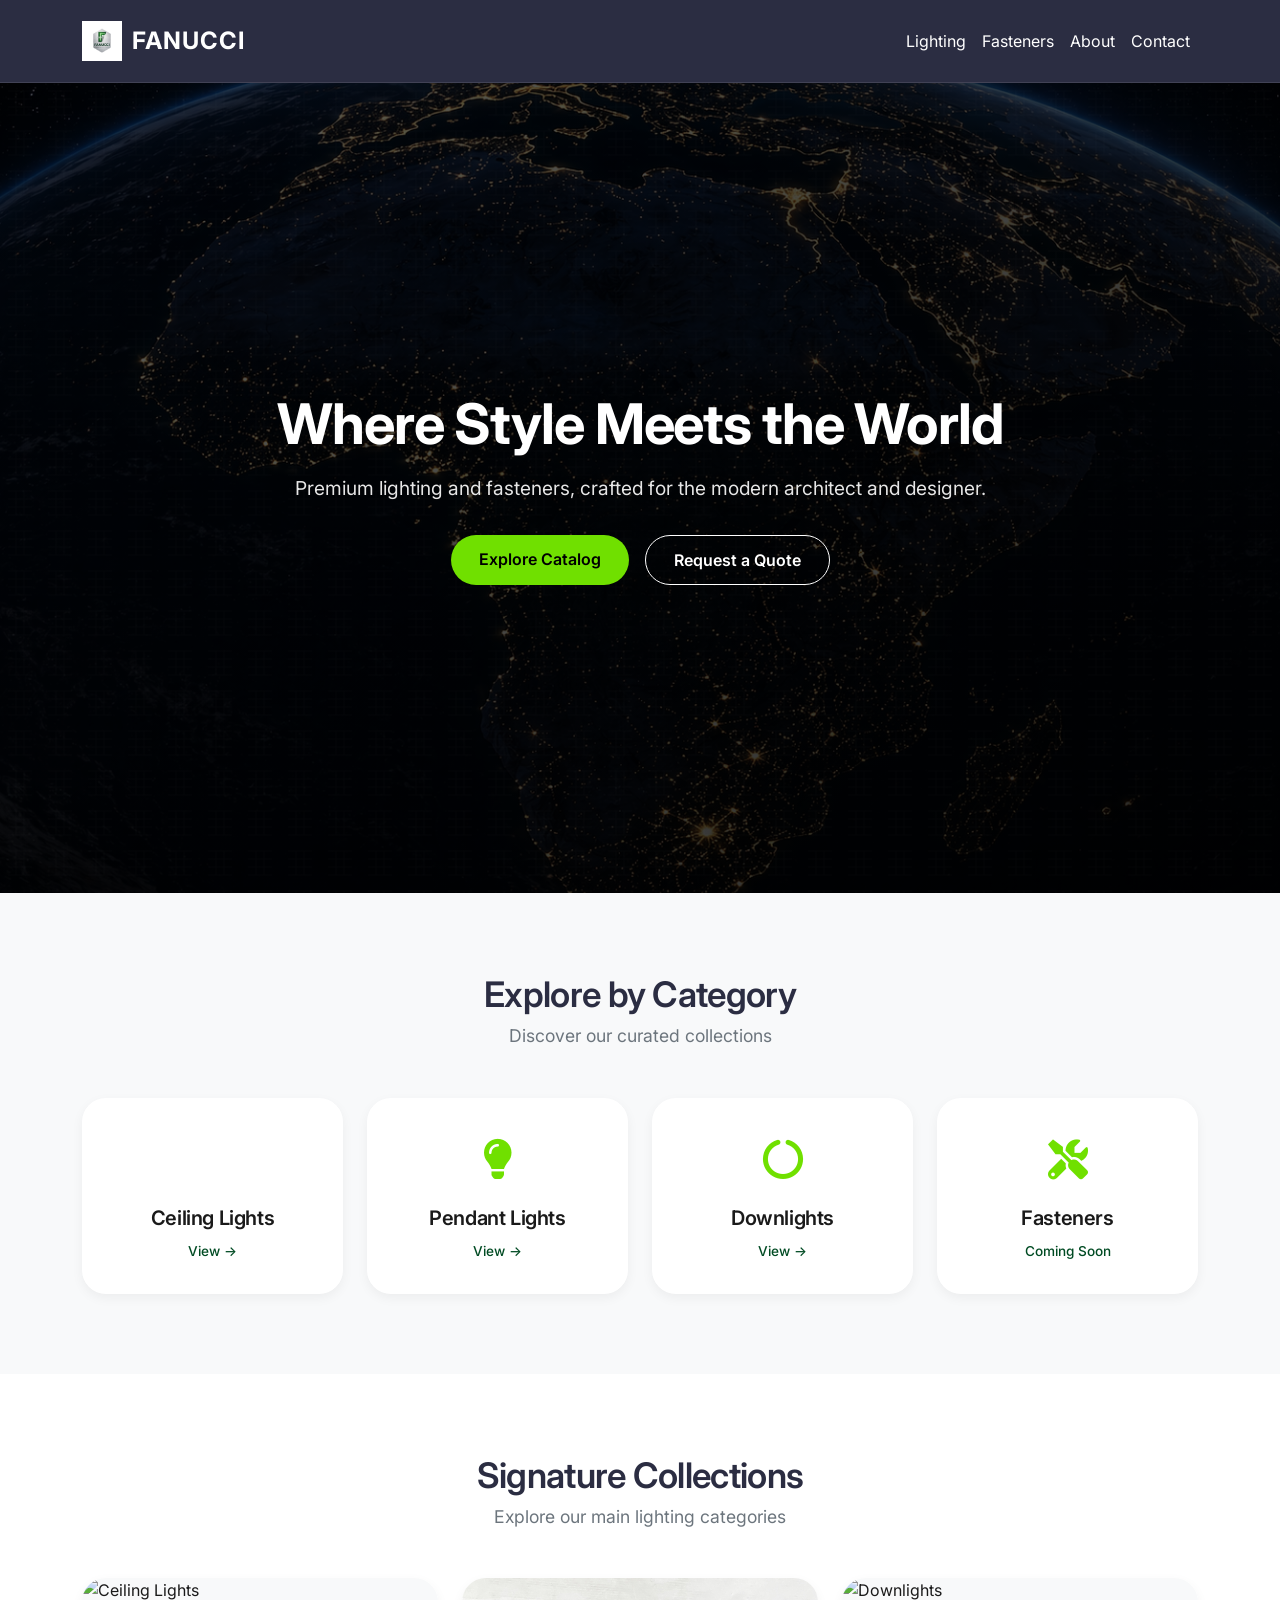
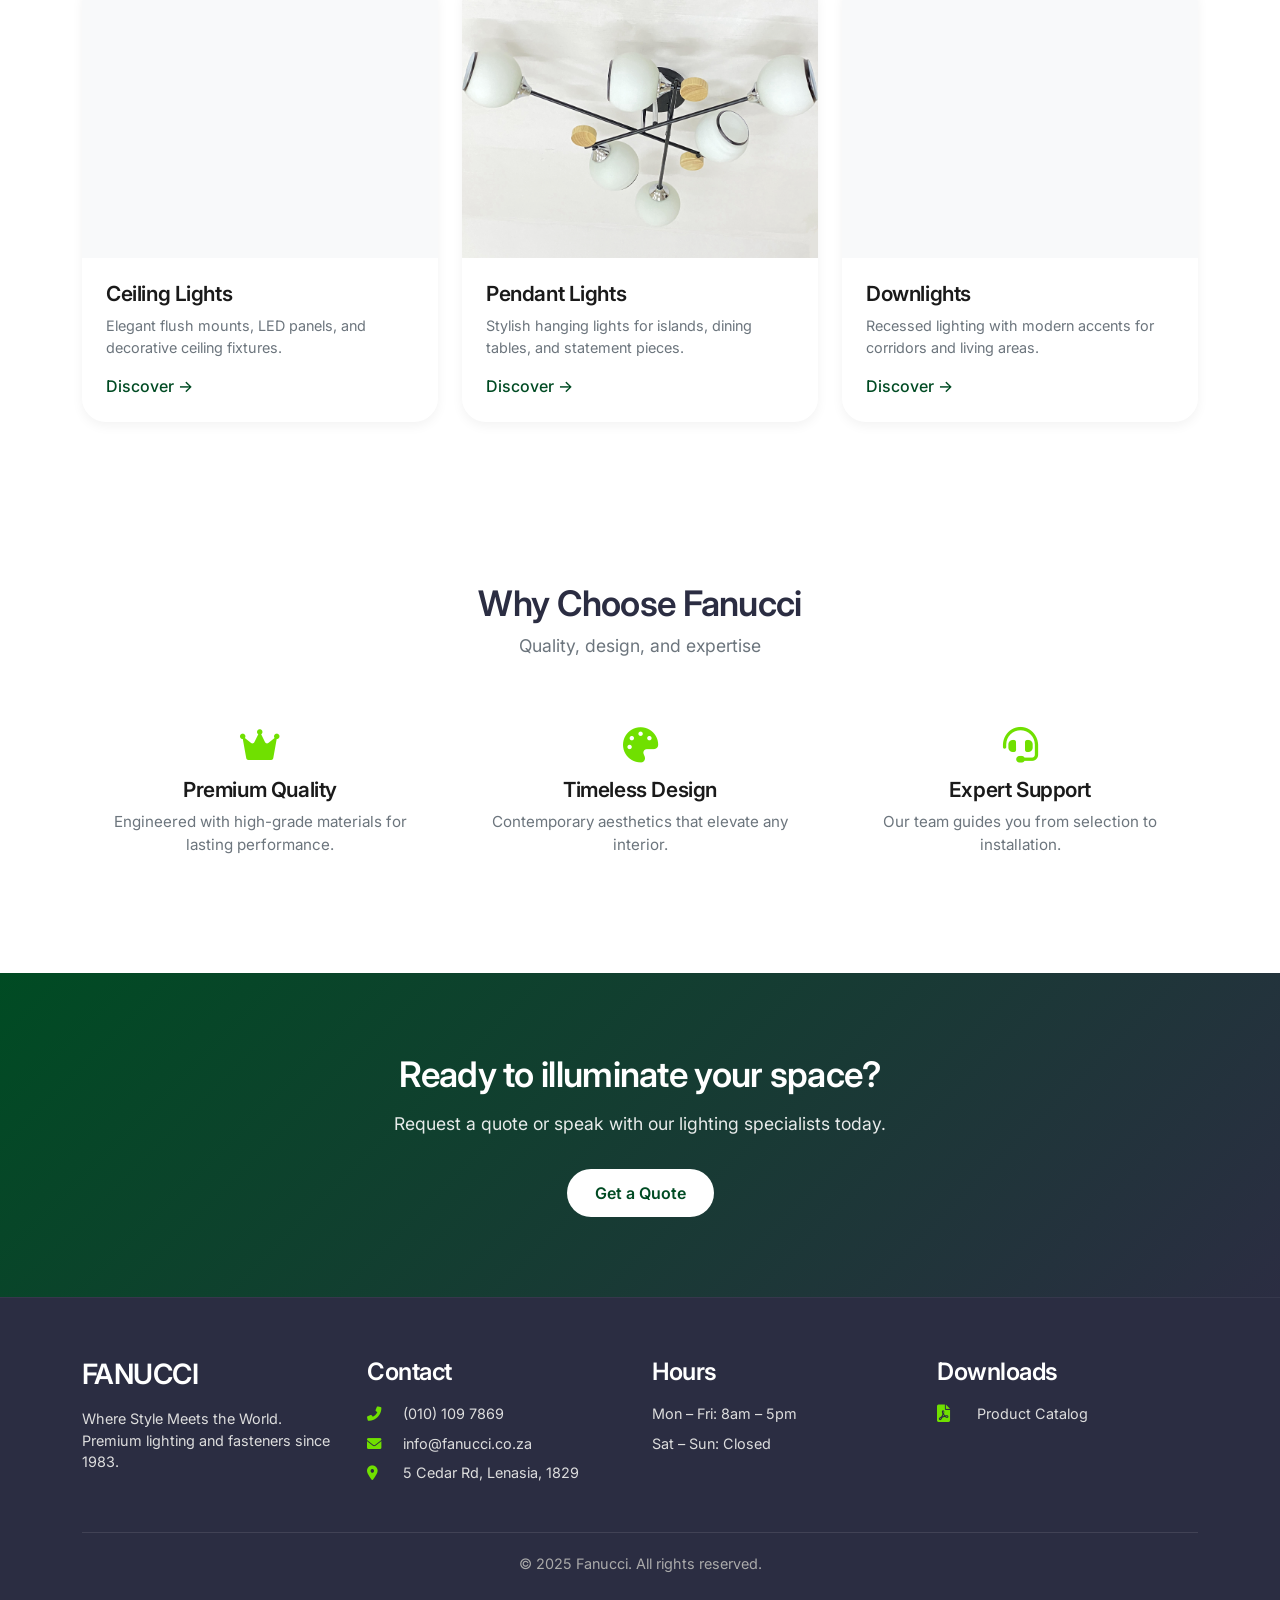
==== index.html @ 653d58ba "Fasteners added" ====
<!DOCTYPE html>
<html lang="en">
<head>
    <link rel="icon" type="image/x-icon" href="assets/img/branding/favicon-32x32.png">
    <meta charset="UTF-8">
    <meta name="viewport" content="width=device-width, initial-scale=1.0">
    <title>Fanucci | Where Style Meets the World</title>

    <link rel="stylesheet" href="css/bootstrap.min.css">
    <link rel="stylesheet" href="css/styles.css">
    <link href="https://unpkg.com/aos@2.3.4/dist/aos.css" rel="stylesheet">
    <link rel="stylesheet" href="https://cdnjs.cloudflare.com/ajax/libs/font-awesome/6.0.0-beta3/css/all.min.css">
    <link href="https://fonts.googleapis.com/css2?family=Inter:wght@300;400;500;600;700&display=swap" rel="stylesheet">

    <link rel="preconnect" href="https://code.jquery.com">
    <link rel="preconnect" href="https://cdnjs.cloudflare.com">
    <link rel="preconnect" href="https://unpkg.com">
</head>
<body class="homepage">

<!-- Header with responsive navbar -->
<nav class="navbar navbar-expand-lg header">
    <div class="container">
        <a class="navbar-brand logo" href="index.html">
            <img src="assets/img/branding/FANUCCI LOGO NO BACKGROUND.png" alt="Fanucci Logo">
            FANUCCI
        </a>
        <button class="navbar-toggler" type="button" data-bs-toggle="collapse" data-bs-target="#mainNav" aria-controls="mainNav" aria-expanded="false" aria-label="Toggle navigation">
            <span class="navbar-toggler-icon"></span>
        </button>
        <div class="collapse navbar-collapse" id="mainNav">
            <ul class="navbar-nav ms-auto">
                <li class="nav-item"><a class="nav-link" href="pages/lighting.html">Lighting</a></li>
                <li class="nav-item"><a class="nav-link" href="pages/fasteners.html">Fasteners</a></li>
                <li class="nav-item"><a class="nav-link" href="pages/about.html">About</a></li>
                <li class="nav-item"><a class="nav-link" href="pages/contact.html">Contact</a></li>
            </ul>
        </div>
    </div>
</nav>

<!-- Hero Section -->
<section class="hero">
    <div class="hero-bg"></div>
    <div class="container hero-content">
        <div class="hero-text" data-aos="fade-up" data-aos-duration="1000">
            <h1>Where Style Meets the World</h1>
            <p>Premium lighting and fasteners, crafted for the modern architect and designer.</p>
            <div class="hero-buttons">
                <a href="pages/lighting.html" class="btn btn-primary">Explore Catalog</a>
                <a href="#contact" class="btn btn-outline">Request a Quote</a>
            </div>
        </div>
    </div>
</section>

<!-- Featured Categories -->
<section class="categories">
    <div class="container">
        <div class="section-header" data-aos="fade-up">
            <h2>Explore by Category</h2>
            <p>Discover our curated collections</p>
        </div>
        <div class="row g-4">
            <div class="col-md-3 col-6" data-aos="fade-up" data-aos-delay="100">
                <a href="pages/lighting.html?category=Ceiling%20Lights" class="category-card">
                    <div class="icon"><i class="fas fa-chandelier"></i></div>
                    <h3>Ceiling Lights</h3>
                    <span>View →</span>
                </a>
            </div>
            <div class="col-md-3 col-6" data-aos="fade-up" data-aos-delay="200">
                <a href="pages/lighting.html?category=Pendant%20Lights" class="category-card">
                    <div class="icon"><i class="fas fa-lightbulb"></i></div>
                    <h3>Pendant Lights</h3>
                    <span>View →</span>
                </a>
            </div>
            <div class="col-md-3 col-6" data-aos="fade-up" data-aos-delay="300">
                <a href="pages/lighting.html?category=Downlights" class="category-card">
                    <div class="icon"><i class="fas fa-circle-notch"></i></div>
                    <h3>Downlights</h3>
                    <span>View →</span>
                </a>
            </div>
            <div class="col-md-3 col-6" data-aos="fade-up" data-aos-delay="400">
                <a href="pages/fasteners.html" class="category-card">
                    <div class="icon"><i class="fas fa-tools"></i></div>
                    <h3>Fasteners</h3>
                    <span>Coming Soon</span>
                </a>
            </div>
        </div>
    </div>
</section>

<!-- Featured Products (Category Showcase) -->
<section class="featured">
    <div class="container">
        <div class="section-header" data-aos="fade-up">
            <h2>Signature Collections</h2>
            <p>Explore our main lighting categories</p>
        </div>
        <div class="row g-4">
            <div class="col-md-4" data-aos="fade-up" data-aos-delay="100">
                <div class="product-card-featured">
                    <div class="product-image">
                        <img src="assets/img/products/lighting/SC9922-1.jpg" alt="Ceiling Lights">
                    </div>
                    <div class="product-info">
                        <h4>Ceiling Lights</h4>
                        <p>Elegant flush mounts, LED panels, and decorative ceiling fixtures.</p>
                        <a href="pages/lighting.html?category=Ceiling%20Lights" class="link-arrow">Discover →</a>
                    </div>
                </div>
            </div>
            <div class="col-md-4" data-aos="fade-up" data-aos-delay="200">
                <div class="product-card-featured">
                    <div class="product-image">
                        <img src="assets/img/products/lighting/SC6963-6.jpg" alt="Pendant Lights">
                    </div>
                    <div class="product-info">
                        <h4>Pendant Lights</h4>
                        <p>Stylish hanging lights for islands, dining tables, and statement pieces.</p>
                        <a href="pages/lighting.html?category=Pendant%20Lights" class="link-arrow">Discover →</a>
                    </div>
                </div>
            </div>
            <div class="col-md-4" data-aos="fade-up" data-aos-delay="300">
                <div class="product-card-featured">
                    <div class="product-image">
                        <img src="assets/img/products/lighting/SC8252-D.jpg" alt="Downlights">
                    </div>
                    <div class="product-info">
                        <h4>Downlights</h4>
                        <p>Recessed lighting with modern accents for corridors and living areas.</p>
                        <a href="pages/lighting.html?category=Downlights" class="link-arrow">Discover →</a>
                    </div>
                </div>
            </div>
        </div>
    </div>
</section>

<!-- Why Choose Us -->
<section class="why-us">
    <div class="container">
        <div class="section-header" data-aos="fade-up">
            <h2>Why Choose Fanucci</h2>
            <p>Quality, design, and expertise</p>
        </div>
        <div class="row g-4">
            <div class="col-md-4" data-aos="fade-up" data-aos-delay="100">
                <div class="benefit">
                    <i class="fas fa-crown"></i>
                    <h3>Premium Quality</h3>
                    <p>Engineered with high-grade materials for lasting performance.</p>
                </div>
            </div>
            <div class="col-md-4" data-aos="fade-up" data-aos-delay="200">
                <div class="benefit">
                    <i class="fas fa-palette"></i>
                    <h3>Timeless Design</h3>
                    <p>Contemporary aesthetics that elevate any interior.</p>
                </div>
            </div>
            <div class="col-md-4" data-aos="fade-up" data-aos-delay="300">
                <div class="benefit">
                    <i class="fas fa-headset"></i>
                    <h3>Expert Support</h3>
                    <p>Our team guides you from selection to installation.</p>
                </div>
            </div>
        </div>
    </div>
</section>

<!-- Call to Action -->
<section class="cta">
    <div class="container">
        <div class="cta-content" data-aos="zoom-in">
            <h2>Ready to illuminate your space?</h2>
            <p>Request a quote or speak with our lighting specialists today.</p>
            <a href="mailto:sales@fanucci.co.za?subject=Quote%20Request" class="btn btn-primary">Get a Quote</a>
        </div>
    </div>
</section>

<!-- Footer -->
<footer class="footer">
    <div class="container">
        <div class="row">
            <div class="col-md-3">
                <h3>FANUCCI</h3>
                <p>Where Style Meets the World. Premium lighting and fasteners since 1983.</p>
            </div>
            <div class="col-md-3">
                <h4>Contact</h4>
                <p><i class="fas fa-phone-alt"></i> (010) 109 7869</p>
                <p><i class="fas fa-envelope"></i> info@fanucci.co.za</p>
                <p><i class="fas fa-map-marker-alt"></i> 5 Cedar Rd, Lenasia, 1829</p>
            </div>
            <div class="col-md-3">
                <h4>Hours</h4>
                <p>Mon – Fri: 8am – 5pm</p>
                <p>Sat – Sun: Closed</p>
            </div>
            <div class="col-md-3">
                <h4>Downloads</h4>
                <p><a href="assets/docs/FANUCCI Customer Catalog 1.4.pdf" target="_blank" class="download-link"><i class="fas fa-file-pdf"></i> Product Catalog</a></p>
            </div>
        </div>
        <div class="footer-bottom">
            <p>&copy; 2025 Fanucci. All rights reserved.</p>
        </div>
    </div>
</footer>

<script src="https://code.jquery.com/jquery-3.7.1.min.js"></script>
<script src="https://unpkg.com/aos@2.3.4/dist/aos.js"></script>
<script src="https://cdn.jsdelivr.net/npm/bootstrap@5.3.0-alpha1/dist/js/bootstrap.bundle.min.js"></script>
<script>
    AOS.init({ duration: 800, once: true, offset: 100 });
</script>
</body>
</html>
---- css/styles.css ----
:root {
  --primary: #004b23;
  --accent: #70e000;
  --dark: #2b2d42;
  --light: #e5e5e5;
  --white: #ffffff;
  --gray-light: #f8f9fa;
  --gray: #6c757d;
  --font-sans: 'Inter', system-ui, -apple-system, 'Segoe UI', Roboto, Helvetica, Arial, sans-serif;
  --shadow-sm: 0 4px 12px rgba(0, 0, 0, 0.05);
  --shadow-md: 0 8px 24px rgba(0, 0, 0, 0.08);
  --shadow-hover: 0 20px 32px rgba(0, 0, 0, 0.12);
  --transition: all 0.3s cubic-bezier(0.2, 0.9, 0.4, 1.1);
}

* {
  margin: 0;
  padding: 0;
  box-sizing: border-box;
}

body {
  font-family: var(--font-sans);
  color: #1a1a1a;
  background-color: var(--white);
  line-height: 1.5;
  overflow-x: hidden;
}

/* Typography */
h1, h2, h3, h4, h5, h6 {
  font-weight: 600;
  letter-spacing: -0.02em;
}

a {
  text-decoration: none;
  transition: var(--transition);
}

/* Header */
.header {
  position: sticky;
  top: 0;
  background: var(--dark);
  backdrop-filter: blur(8px);
  z-index: 1000;
  padding: 16px 0;
  border-bottom: 1px solid rgba(255,255,255,0.1);
}

.header-inner {
  display: flex;
  justify-content: space-between;
  align-items: center;
}

.logo {
  font-size: 1.5rem;
  font-weight: 700;
  letter-spacing: 1px;
  color: white;
  text-decoration: none;
}

.nav a {
  color: white;
  margin-left: 2rem;
  font-weight: 500;
  font-size: 0.95rem;
  position: relative;
}

.nav a:hover {
  color: var(--accent);
}

/* Hero */
.hero {
  position: relative;
  height: 90vh;
  min-height: 600px;
  display: flex;
  align-items: center;
  background: linear-gradient(135deg, var(--primary), var(--dark));
  overflow: hidden;
}

.hero-bg {
  position: absolute;
  top: 0;
  left: 0;
  width: 100%;
  height: 100%;
  background-image: url('data:image/svg+xml;utf8,<svg xmlns="http://www.w3.org/2000/svg" viewBox="0 0 100 100" opacity="0.05"><path fill="none" stroke="white" stroke-width="0.6" d="M20,20 L80,20 M20,40 L80,40 M20,60 L80,60 M20,80 L80,80 M40,20 L40,80 M60,20 L60,80"/></svg>');
  background-repeat: repeat;
  background-size: 40px;
  pointer-events: none;
}

.hero-content {
  position: relative;
  z-index: 2;
  text-align: center;
  color: white;
}

.hero-text h1 {
  font-size: 3.5rem;
  font-weight: 700;
  margin-bottom: 1rem;
  line-height: 1.2;
}

.hero-text p {
  font-size: 1.2rem;
  margin-bottom: 2rem;
  opacity: 0.9;
}

.hero-buttons {
  display: flex;
  gap: 1rem;
  justify-content: center;
  flex-wrap: wrap;
}

.btn {
  display: inline-block;
  padding: 12px 28px;
  border-radius: 40px;
  font-weight: 600;
  transition: var(--transition);
  cursor: pointer;
  border: none;
  text-align: center;
}

.btn-primary {
  background: var(--accent);
  color: black;
}

.btn-primary:hover {
  transform: translateY(-2px);
  box-shadow: 0 8px 20px rgba(112, 224, 0, 0.3);
}

.btn-outline {
  background: transparent;
  border: 1px solid white;
  color: white;
}

.btn-outline:hover {
  background: white;
  color: var(--primary);
  transform: translateY(-2px);
}

/* Sections */
section {
  padding: 80px 0;
}

.section-header {
  text-align: center;
  margin-bottom: 48px;
}

.section-header h2 {
  font-size: 2.2rem;
  margin-bottom: 0.5rem;
  color: var(--dark);
}

.section-header p {
  font-size: 1.1rem;
  color: var(--gray);
}

/* Category Cards */
.categories {
  background: var(--gray-light);
}

.category-card {
  display: block;
  background: white;
  border-radius: 24px;
  padding: 32px 20px;
  text-align: center;
  transition: var(--transition);
  box-shadow: var(--shadow-sm);
  text-decoration: none;
  color: inherit;
}

.category-card .icon {
  font-size: 2.5rem;
  color: var(--accent);
  margin-bottom: 1rem;
}

.category-card h3 {
  font-size: 1.25rem;
  margin-bottom: 0.5rem;
  font-weight: 600;
}

.category-card span {
  font-size: 0.85rem;
  color: var(--primary);
  font-weight: 500;
}

.category-card:hover {
  transform: translateY(-6px);
  box-shadow: var(--shadow-md);
}

.category-card.disabled {
  opacity: 0.6;
  cursor: not-allowed;
}

.category-card.disabled:hover {
  transform: none;
  box-shadow: var(--shadow-sm);
}

/* Why Us */
.why-us {
  background: var(--white);
}

.benefit {
  text-align: center;
  padding: 20px;
}

.benefit i {
  font-size: 2.2rem;
  color: var(--accent);
  margin-bottom: 1rem;
}

.benefit h3 {
  font-size: 1.3rem;
  margin-bottom: 0.5rem;
}

.benefit p {
  color: var(--gray);
  font-size: 0.95rem;
}

/* CTA */
.cta {
  background: linear-gradient(135deg, var(--primary), var(--dark));
  color: white;
  text-align: center;
  padding: 80px 0;
}

.cta-content h2 {
  font-size: 2.2rem;
  margin-bottom: 1rem;
}

.cta-content p {
  font-size: 1.1rem;
  margin-bottom: 2rem;
  opacity: 0.9;
}

.cta .btn-primary {
  background: white;
  color: var(--primary);
}

.cta .btn-primary:hover {
  background: var(--accent);
  color: black;
  box-shadow: 0 8px 20px rgba(112, 224, 0, 0.4);
}

/* Footer */
.footer {
  background: var(--dark);
  color: #ddd;
  padding: 60px 0 30px;
  border-top: 1px solid rgba(255,255,255,0.05);
}

.footer h3, .footer h4 {
  color: white;
  margin-bottom: 1rem;
  font-weight: 600;
}

.footer p {
  margin-bottom: 0.5rem;
  font-size: 0.9rem;
}

.footer i {
  width: 24px;
  margin-right: 8px;
  color: var(--accent);
}

.footer-bottom {
  text-align: center;
  margin-top: 40px;
  padding-top: 20px;
  border-top: 1px solid rgba(255,255,255,0.1);
  font-size: 0.8rem;
  color: #aaa;
}

/* ===== PRODUCT CARD (LIGHTING PAGE) ===== */
.product-card {
  background: white;
  border-radius: 20px;
  padding: 20px;
  margin-bottom: 25px;
  transition: var(--transition);
  cursor: pointer;
  position: relative;
  overflow: hidden;
  box-shadow: var(--shadow-sm);
}
.product-card::after {
  content: "";
  position: absolute;
  bottom: 0;
  left: 0;
  width: 0%;
  height: 4px;
  background: var(--accent);
  transition: 0.4s ease;
}
.product-card:hover {
  transform: translateY(-12px) scale(1.02);
  box-shadow: var(--shadow-hover);
}
.product-card:hover::after {
  width: 100%;
}
.product-card img {
  width: 100%;
  border-radius: 12px;
  transition: transform 0.4s ease;
}
.product-card:hover img {
  transform: scale(1.08);
}
.product-card h5 {
  margin-top: 15px;
  font-weight: 700;
  font-size: 1.2rem;
}
.product-card p {
  font-size: 0.9rem;
  color: #666;
  margin-bottom: 5px;
}
.product-card small {
  font-size: 0.8rem;
  color: #999;
}

/* ===== HOMEPAGE-ONLY STYLES ===== */
.homepage .featured {
  padding: 80px 0;
}
.homepage .product-card-featured {
  background: white;
  border-radius: 24px;
  overflow: hidden;
  transition: var(--transition);
  box-shadow: var(--shadow-sm);
  height: 100%;
}
.homepage .product-card-featured .product-image {
  width: 100%;
  height: 280px;
  overflow: hidden;
  background: var(--gray-light);
}
.homepage .product-card-featured .product-image img {
  width: 100%;
  height: 100%;
  object-fit: cover;
  transition: transform 0.6s ease;
  display: block;
}
.homepage .product-card-featured:hover .product-image img {
  transform: scale(1.05);
}
.homepage .product-card-featured .product-info {
  padding: 24px;
}
.homepage .product-card-featured .product-info h4 {
  font-size: 1.3rem;
  margin-bottom: 0.5rem;
}
.homepage .product-card-featured .product-info p {
  color: var(--gray);
  font-size: 0.9rem;
  margin-bottom: 1rem;
}
.homepage .link-arrow {
  font-weight: 500;
  color: var(--primary);
  text-decoration: none;
  display: inline-flex;
  align-items: center;
  gap: 0.5rem;
}
.homepage .link-arrow:hover {
  color: var(--accent);
  gap: 0.75rem;
}

/* Modal (unchanged) */
.modal-custom {
  display: none;
  position: fixed;
  top: 0;
  left: 0;
  width: 100%;
  height: 100%;
  background: rgba(0, 0, 0, 0.8);
  backdrop-filter: blur(8px);
  z-index: 1050;
  justify-content: center;
  align-items: center;
}
.modal-content-custom {
  background: white;
  margin: 5% auto;
  padding: 30px;
  width: 80%;
  max-width: 800px;
  border-radius: 28px;
  position: relative;
  animation: luxuryModal 0.5s cubic-bezier(0.22, 1, 0.36, 1);
  max-height: 90vh;
  overflow-y: auto;
}
.close-btn {
  position: absolute;
  top: 20px;
  right: 25px;
  font-size: 28px;
  cursor: pointer;
  transition: color 0.3s;
}
.close-btn:hover {
  color: var(--accent);
}
.modal-content-custom img {
  width: 100%;
  max-width: 400px;
  margin: 20px 0;
  border-radius: 12px;
}
.modal-content-custom h2 {
  font-weight: 700;
  margin-bottom: 10px;
}
.modal-content-custom ul {
  padding-left: 20px;
  margin-bottom: 20px;
}
.modal-content-custom li {
  margin-bottom: 5px;
}

@keyframes luxuryModal {
  from {
    transform: translateY(40px) scale(0.9);
    opacity: 0;
  }
  to {
    transform: translateY(0) scale(1);
    opacity: 1;
  }
}

/* Responsive */
@media (max-width: 768px) {
  .hero-text h1 {
    font-size: 2.2rem;
  }
  .hero-text p {
    font-size: 1rem;
  }
  .hero-buttons {
    flex-direction: column;
    align-items: center;
  }
  .btn {
    width: 100%;
    max-width: 250px;
  }
  section {
    padding: 50px 0;
  }
  .section-header h2 {
    font-size: 1.8rem;
  }
  .category-card {
    padding: 20px 12px;
  }
  .homepage .product-card-featured .product-info {
    padding: 20px;
  }
  .footer {
    text-align: center;
  }
  .footer .row > div {
    margin-bottom: 30px;
  }
  .modal-content-custom {
    width: 95%;
    padding: 20px;
  }
}

/* ===== CONTACT PAGE STYLES (scoped) ===== */
.contact-page .contact-hero {
    background: linear-gradient(135deg, var(--primary), var(--dark));
    padding: 100px 0 80px;
    text-align: center;
    color: white;
}

.contact-page .contact-hero h1 {
    font-size: 3rem;
    margin-bottom: 1rem;
}

.contact-page .contact-hero p {
    font-size: 1.2rem;
    opacity: 0.9;
}

.contact-page .contact-section {
    padding: 80px 0;
    background: var(--white);
}

.contact-page .contact-info {
    background: var(--gray-light);
    border-radius: 24px;
    padding: 40px;
    height: 100%;
}

.contact-page .contact-info h2 {
    font-size: 1.8rem;
    margin-bottom: 2rem;
    color: var(--dark);
}

.contact-page .info-item {
    display: flex;
    align-items: flex-start;
    gap: 20px;
    margin-bottom: 2rem;
}

.contact-page .info-item i {
    font-size: 1.8rem;
    color: var(--accent);
    width: 40px;
    margin-top: 4px;
}

.contact-page .info-item h3 {
    font-size: 1.2rem;
    margin-bottom: 0.25rem;
    color: var(--dark);
}

.contact-page .info-item p {
    color: var(--gray);
    margin-bottom: 0;
}

.contact-page .info-item a {
    color: var(--gray);
    text-decoration: none;
}

.contact-page .info-item a:hover {
    color: var(--accent);
}

.contact-page .contact-form-wrapper {
    background: white;
    border-radius: 24px;
    padding: 40px;
    box-shadow: var(--shadow-md);
    height: 100%;
}

.contact-page .contact-form-wrapper h2 {
    font-size: 1.8rem;
    margin-bottom: 2rem;
    color: var(--dark);
}

.contact-page .contact-form .form-group {
    margin-bottom: 1.5rem;
}

.contact-page .contact-form label {
    display: block;
    margin-bottom: 0.5rem;
    font-weight: 500;
    color: var(--dark);
}

.contact-page .contact-form input,
.contact-page .contact-form textarea {
    width: 100%;
    padding: 12px 16px;
    border: 1px solid #e0e0e0;
    border-radius: 12px;
    font-family: inherit;
    transition: border 0.3s;
}

.contact-page .contact-form input:focus,
.contact-page .contact-form textarea:focus {
    outline: none;
    border-color: var(--accent);
    box-shadow: 0 0 0 3px rgba(112, 224, 0, 0.1);
}

.contact-page .contact-form button {
    width: 100%;
    padding: 14px;
    font-size: 1rem;
}

.contact-page .map-section {
    padding: 0 0 80px 0;
}

.contact-page .map-wrapper {
    border-radius: 24px;
    overflow: hidden;
    box-shadow: var(--shadow-md);
}

@media (max-width: 768px) {
    .contact-page .contact-hero h1 {
        font-size: 2.2rem;
    }
    .contact-page .contact-section {
        padding: 50px 0;
    }
    .contact-page .contact-info,
    .contact-page .contact-form-wrapper {
        padding: 30px;
    }
}

.logo {
    display: flex;
    align-items: center;
}

.logo img {
    height: 40px;   /* match your desired size */
    width: auto;
    margin-right: 10px;
}

/* ===== ABOUT PAGE STYLES (scoped) ===== */
.about-page .about-hero {
    background: linear-gradient(135deg, var(--primary), var(--dark));
    padding: 100px 0 80px;
    text-align: center;
    color: white;
}
.about-page .about-hero h1 {
    font-size: 3rem;
    margin-bottom: 1rem;
}
.about-page .about-hero p {
    font-size: 1.2rem;
    opacity: 0.9;
}
.about-page .about-story,
.about-page .about-commitment {
    padding: 80px 0;
}
.about-page .about-values {
    background: var(--gray-light);
    padding: 80px 0;
}
.about-page .value-card {
    background: white;
    border-radius: 24px;
    padding: 32px 24px;
    text-align: center;
    height: 100%;
    transition: var(--transition);
    box-shadow: var(--shadow-sm);
}
.about-page .value-card:hover {
    transform: translateY(-6px);
    box-shadow: var(--shadow-md);
}
.about-page .value-card i {
    font-size: 2.5rem;
    color: var(--accent);
    margin-bottom: 1rem;
}
.about-page .value-card h3 {
    font-size: 1.3rem;
    margin-bottom: 0.75rem;
}
.about-page .value-card p {
    color: var(--gray);
    font-size: 0.95rem;
}
@media (max-width: 768px) {
    .about-page .about-hero h1 {
        font-size: 2.2rem;
    }
    .about-page .about-story,
    .about-page .about-values,
    .about-page .about-commitment {
        padding: 50px 0;
    }
}

.download-link {
    color: #ddd;
    text-decoration: none;
    display: inline-flex;
    align-items: center;
    gap: 8px;
    transition: var(--transition);
}
.download-link:hover {
    color: var(--accent);
}
.download-link i {
    font-size: 1.1rem;
}

/* Hero background image – homepage only (no green tint) */
.homepage .hero {
    position: relative;
    background: linear-gradient(135deg, rgba(0, 0, 0, 0.6), rgba(0, 0, 0, 0.85)), url('../assets/img/branding/hero-bg.png');
    background-size: cover;
    background-position: center;
    background-attachment: fixed; /* optional, remove if unwanted */
}

.navbar-toggler {
    border-color: rgba(255,255,255,0.3);
}
.navbar-toggler-icon {
    background-image: url("data:image/svg+xml,%3csvg xmlns='http://www.w3.org/2000/svg' viewBox='0 0 30 30'%3e%3cpath stroke='white' stroke-linecap='round' stroke-miterlimit='10' stroke-width='2' d='M4 7h22M4 15h22M4 23h22'/%3e%3c/svg%3e");
}
.navbar-nav .nav-link {
    color: white !important;
}
.navbar-nav .nav-link:hover {
    color: var(--accent) !important;
}

/* Adjust card margins on mobile */
@media (max-width: 768px) {
    .product-card {
        margin-bottom: 20px;
        padding: 15px;
    }
    .product-card h5 {
        font-size: 1rem;
    }
    .product-card p {
        font-size: 0.85rem;
    }
}

@media (max-width: 768px) {
    .modal-content-custom {
        width: 95%;
        margin: 10% auto;
        padding: 20px;
        max-height: 85vh;
    }
    .modal-content-custom img {
        max-width: 100%;
    }
}

.btn, .category-card, .product-card, .nav-link {
    touch-action: manipulation; /* improves responsiveness on touch screens */
}

@media (max-width: 768px) {
    body {
        font-size: 16px; /* instead of browser default */
    }
    h1 { font-size: 1.8rem; }
    h2 { font-size: 1.5rem; }
    .hero-text h1 { font-size: 2rem; }
}

/* Navbar toggler styling */
.navbar-toggler {
    border-color: rgba(255,255,255,0.3);
}
.navbar-toggler-icon {
    background-image: url("data:image/svg+xml,%3csvg xmlns='http://www.w3.org/2000/svg' viewBox='0 0 30 30'%3e%3cpath stroke='white' stroke-linecap='round' stroke-miterlimit='10' stroke-width='2' d='M4 7h22M4 15h22M4 23h22'/%3e%3c/svg%3e");
}
.navbar-nav .nav-link {
    color: white !important;
}
.navbar-nav .nav-link:hover {
    color: var(--accent) !important;
}

/* Adjust product card margins on mobile */
@media (max-width: 768px) {
    .product-card {
        margin-bottom: 20px;
        padding: 15px;
    }
    .product-card h5 {
        font-size: 1rem;
    }
    .product-card p {
        font-size: 0.85rem;
    }
}

/* Mobile modal improvements */
@media (max-width: 768px) {
    .modal-content-custom {
        width: 95%;
        margin: 10% auto;
        padding: 20px;
        max-height: 85vh;
    }
    .modal-content-custom img {
        max-width: 100%;
    }
}

/* ===== FASTENERS PAGE STYLES ===== */
.fasteners-hero {
    background: linear-gradient(135deg, var(--dark), var(--primary));
    padding: 100px 0 80px;
    text-align: center;
    color: white;
}
.fasteners-hero h1 {
    font-size: 3rem;
    margin-bottom: 1rem;
}
.fasteners-hero p {
    font-size: 1.2rem;
    opacity: 0.9;
}
.fasteners-coming-soon {
    padding: 80px 0;
    background: var(--white);
}
.fasteners-coming-soon h2 {
    font-size: 2rem;
    margin-bottom: 1rem;
}
.fasteners-coming-soon .lead {
    font-size: 1.1rem;
    color: var(--gray);
}
.fasteners-preview {
    background: var(--gray-light);
    padding: 80px 0;
}
.fastener-category-card {
    background: white;
    border-radius: 24px;
    padding: 32px 20px;
    text-align: center;
    transition: var(--transition);
    box-shadow: var(--shadow-sm);
    height: 100%;
}
.fastener-category-card i {
    font-size: 2.5rem;
    color: var(--accent);
    margin-bottom: 1rem;
}
.fastener-category-card h3 {
    font-size: 1.25rem;
    margin-bottom: 0.5rem;
    font-weight: 600;
}
.fastener-category-card span {
    font-size: 0.85rem;
    color: var(--primary);
    font-weight: 500;
}
.fastener-category-card:hover {
    transform: translateY(-6px);
    box-shadow: var(--shadow-md);
}
@media (max-width: 768px) {
    .fasteners-hero h1 {
        font-size: 2rem;
    }
    .fasteners-hero p {
        font-size: 1rem;
    }
    .fasteners-coming-soon,
    .fasteners-preview {
        padding: 50px 0;
    }
    .fastener-category-card {
        padding: 20px 12px;
    }
}
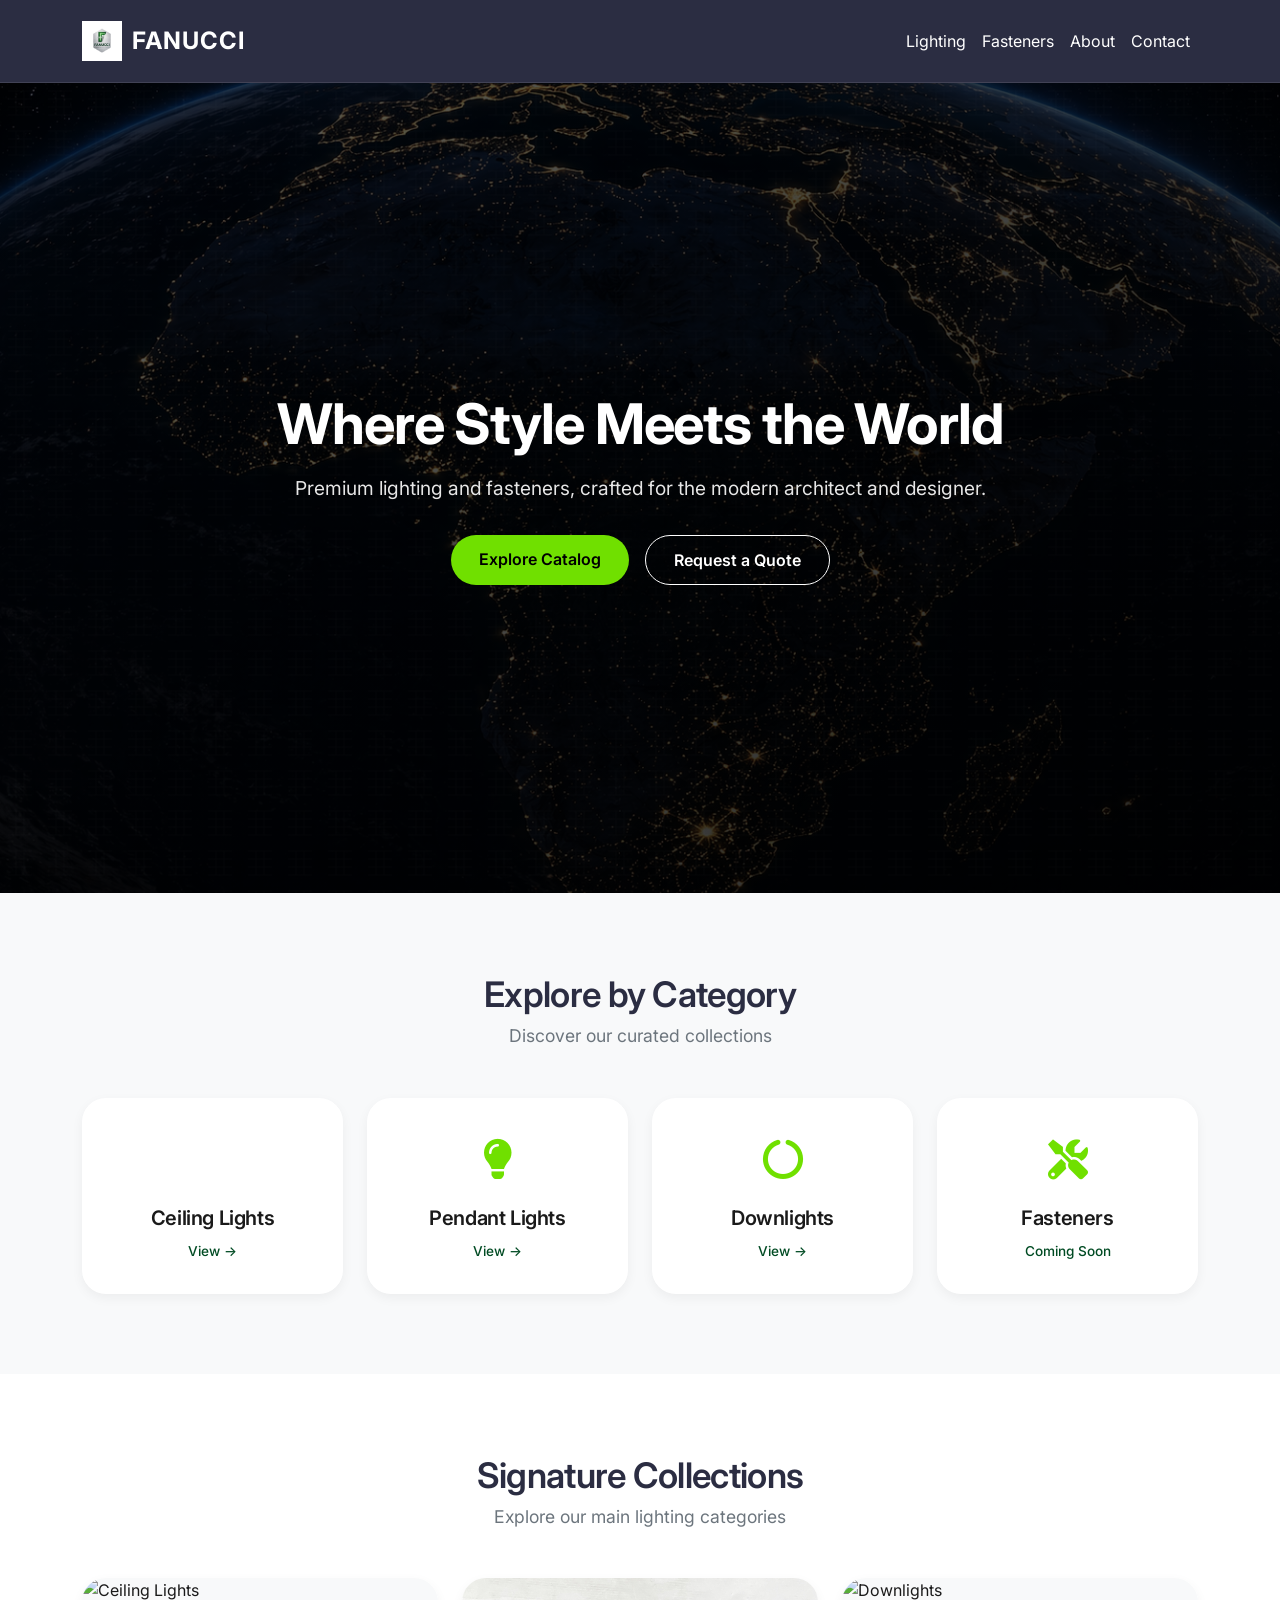
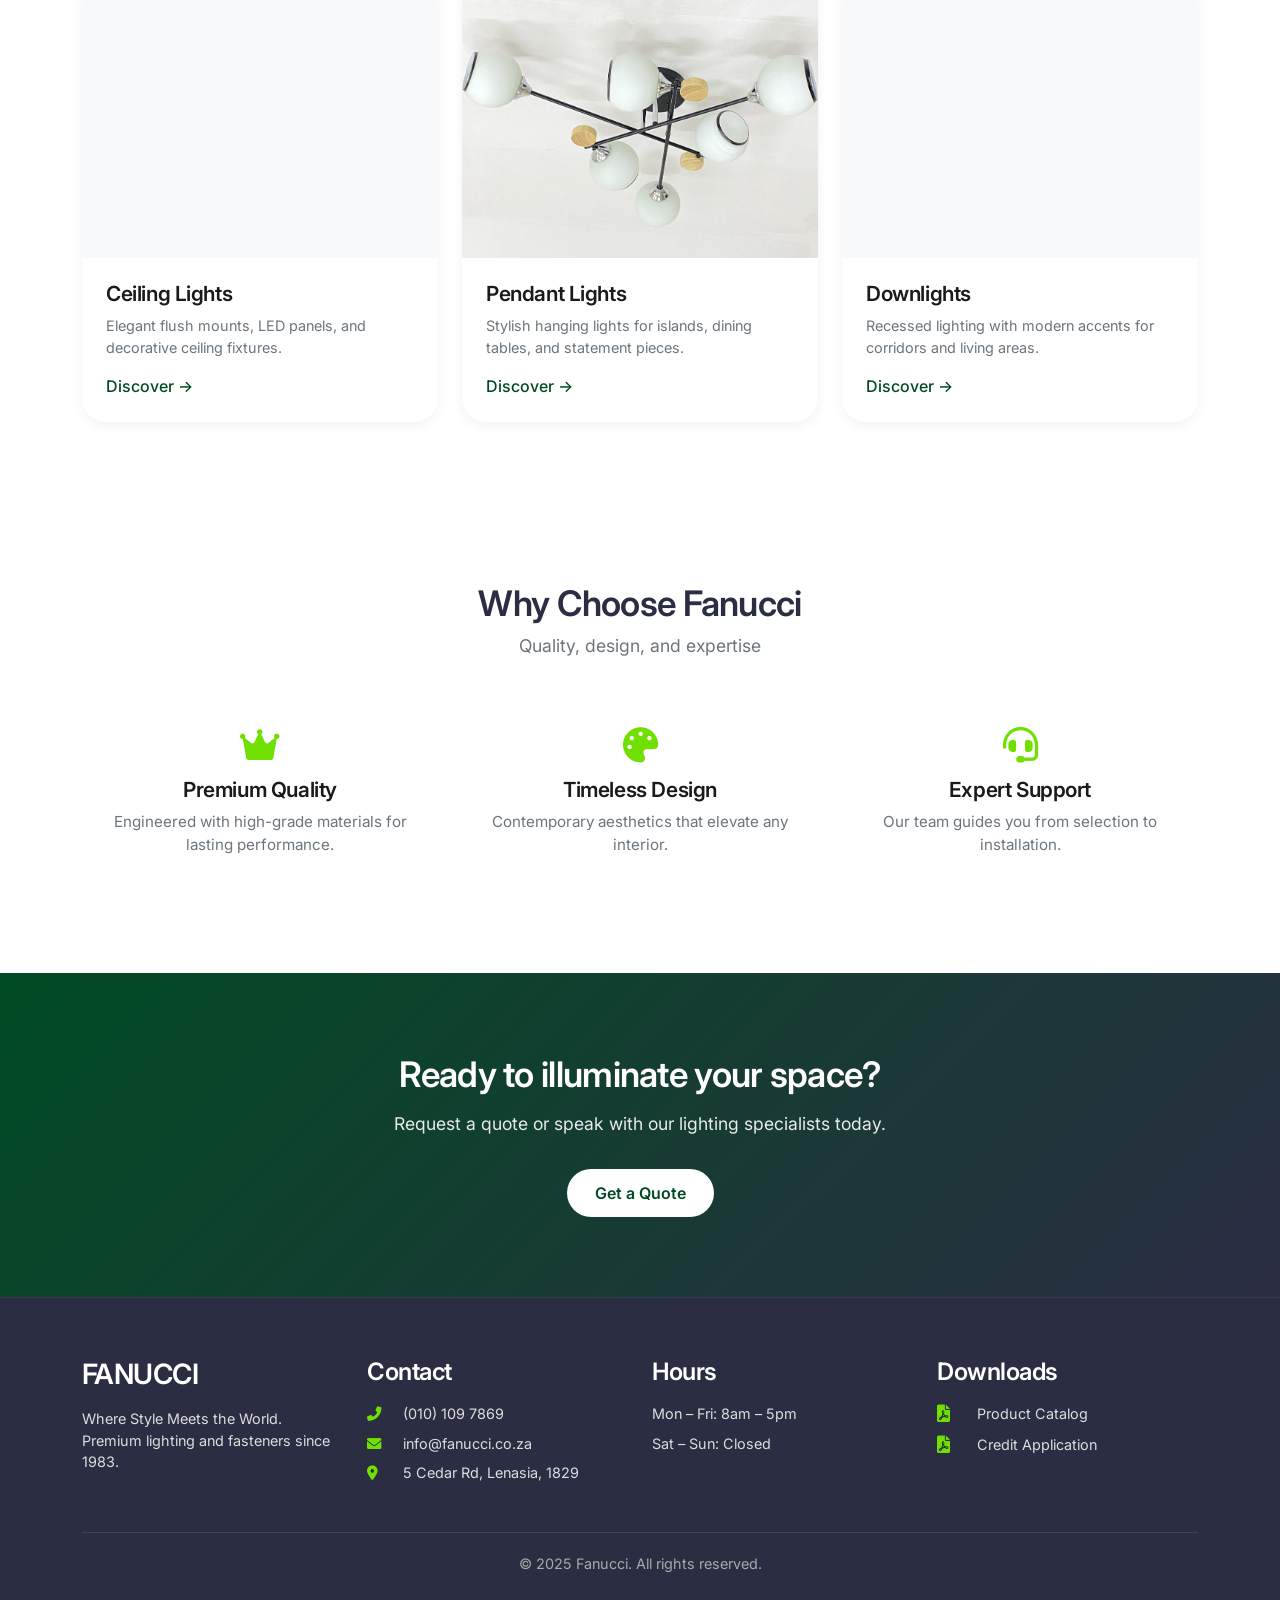
==== commit ba85bd9f: "Credit App Added" ====
--- a/index.html
+++ b/index.html
@@ -206,9 +206,10 @@
                 <p>Sat – Sun: Closed</p>
             </div>
             <div class="col-md-3">
-                <h4>Downloads</h4>
-                <p><a href="assets/docs/FANUCCI Customer Catalog 1.4.pdf" target="_blank" class="download-link"><i class="fas fa-file-pdf"></i> Product Catalog</a></p>
-            </div>
+    <h4>Downloads</h4>
+    <p><a href="assets/docs/FANUCCI Customer Catalog 1.4.pdf" target="_blank" class="download-link"><i class="fas fa-file-pdf"></i> Product Catalog</a></p>
+    <p><a href="assets/docs/FANUCCI Credit Application.pdf" target="_blank" class="download-link"><i class="fas fa-file-pdf"></i> Credit Application</a></p>
+</div>
         </div>
         <div class="footer-bottom">
             <p>&copy; 2025 Fanucci. All rights reserved.</p>
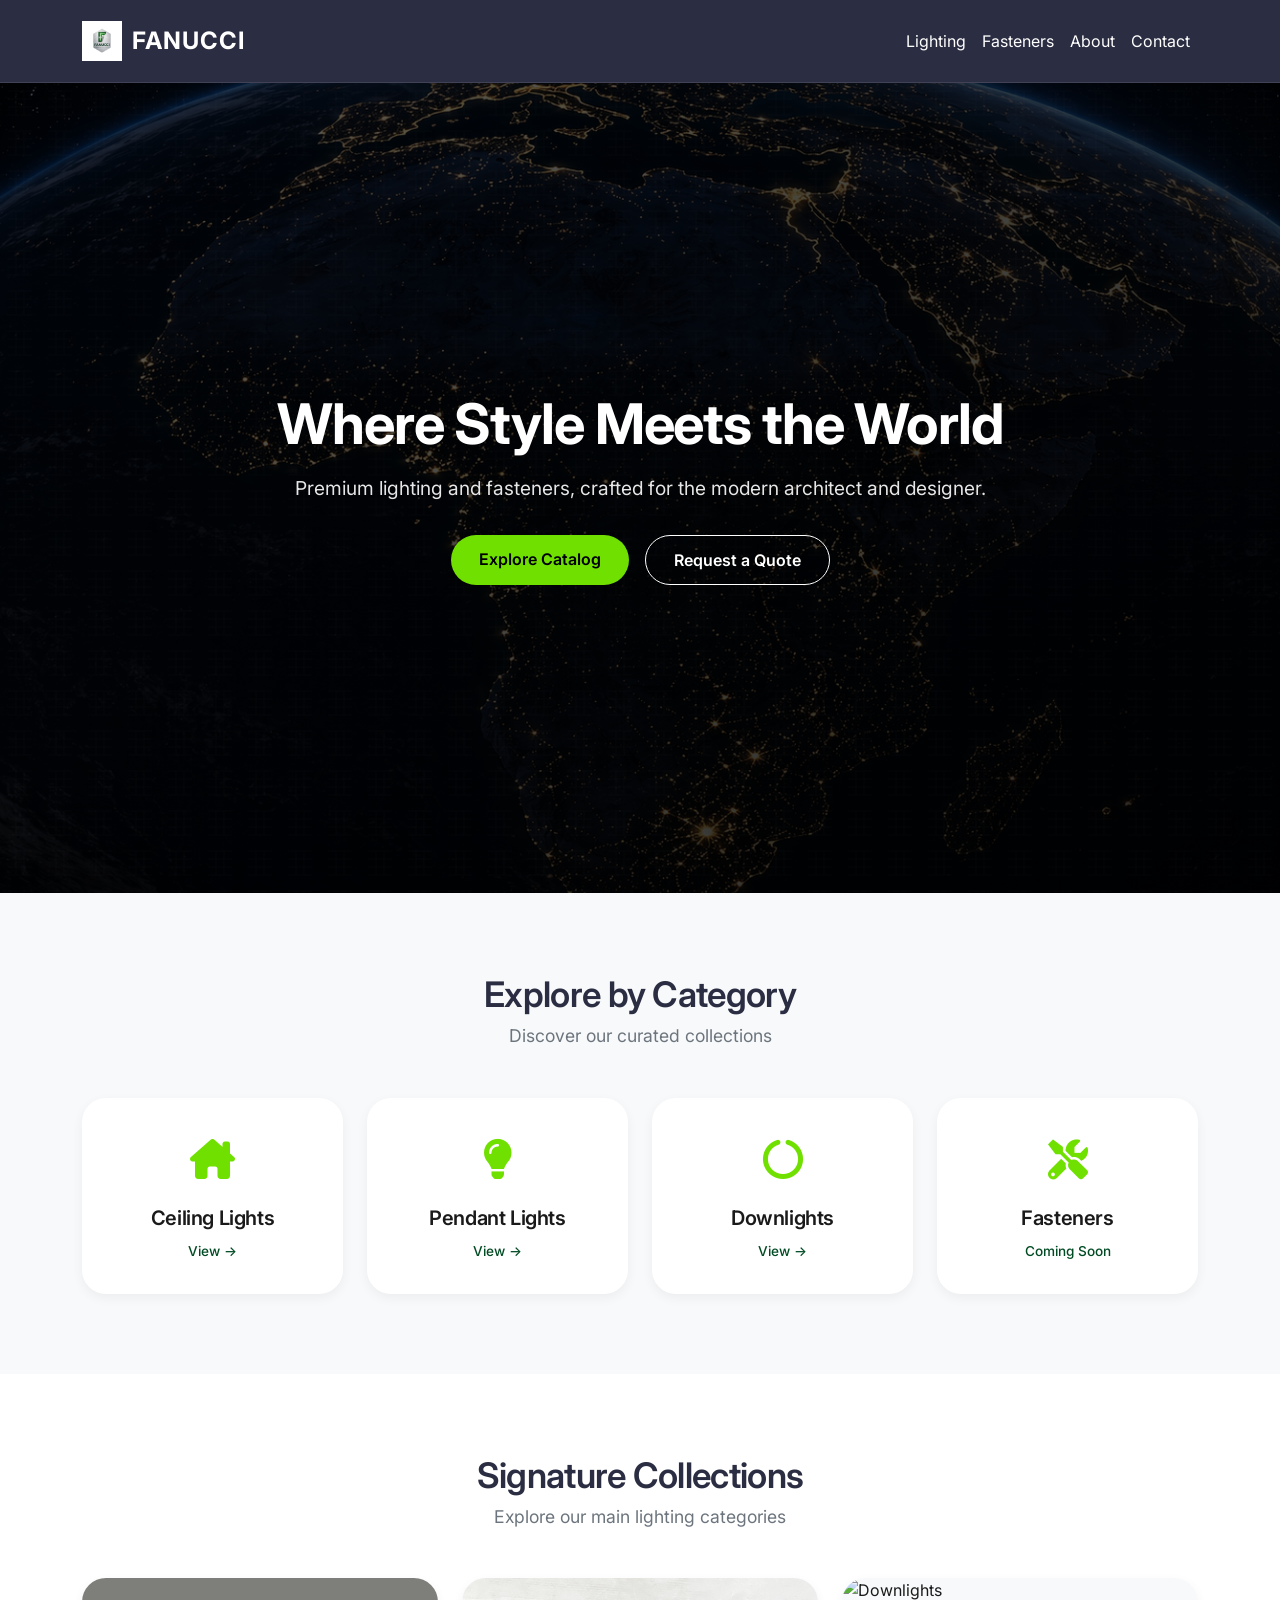
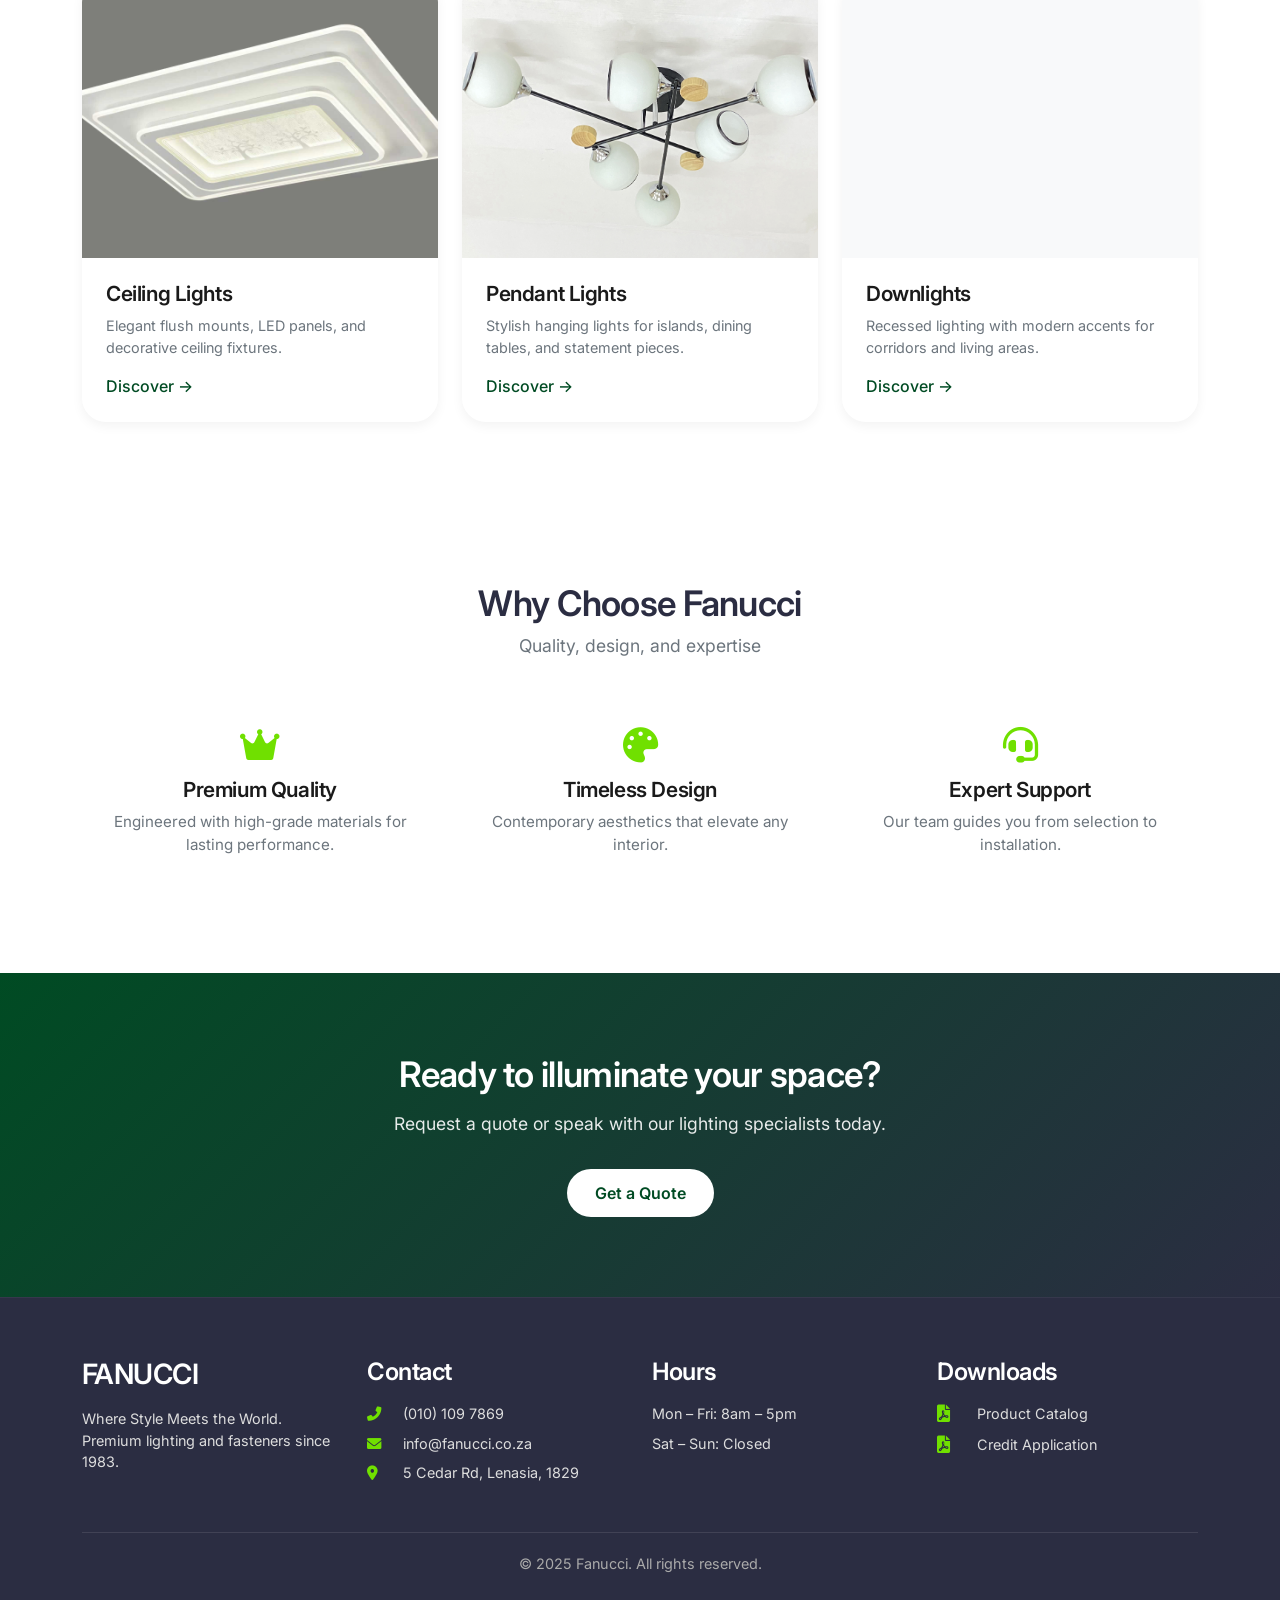
==== commit addbd025: "Update index.html" ====
--- a/index.html
+++ b/index.html
@@ -64,7 +64,7 @@
         <div class="row g-4">
             <div class="col-md-3 col-6" data-aos="fade-up" data-aos-delay="100">
                 <a href="pages/lighting.html?category=Ceiling%20Lights" class="category-card">
-                    <div class="icon"><i class="fas fa-chandelier"></i></div>
+                    <div class="icon"><i class="fas fa-house-chimney"></i></div>
                     <h3>Ceiling Lights</h3>
                     <span>View →</span>
                 </a>
@@ -105,7 +105,7 @@
             <div class="col-md-4" data-aos="fade-up" data-aos-delay="100">
                 <div class="product-card-featured">
                     <div class="product-image">
-                        <img src="assets/img/products/lighting/SC9922-1.jpg" alt="Ceiling Lights">
+                        <img src="assets/img/products/lighting/SC2503-1.jpg" alt="Ceiling Lights">
                     </div>
                     <div class="product-info">
                         <h4>Ceiling Lights</h4>
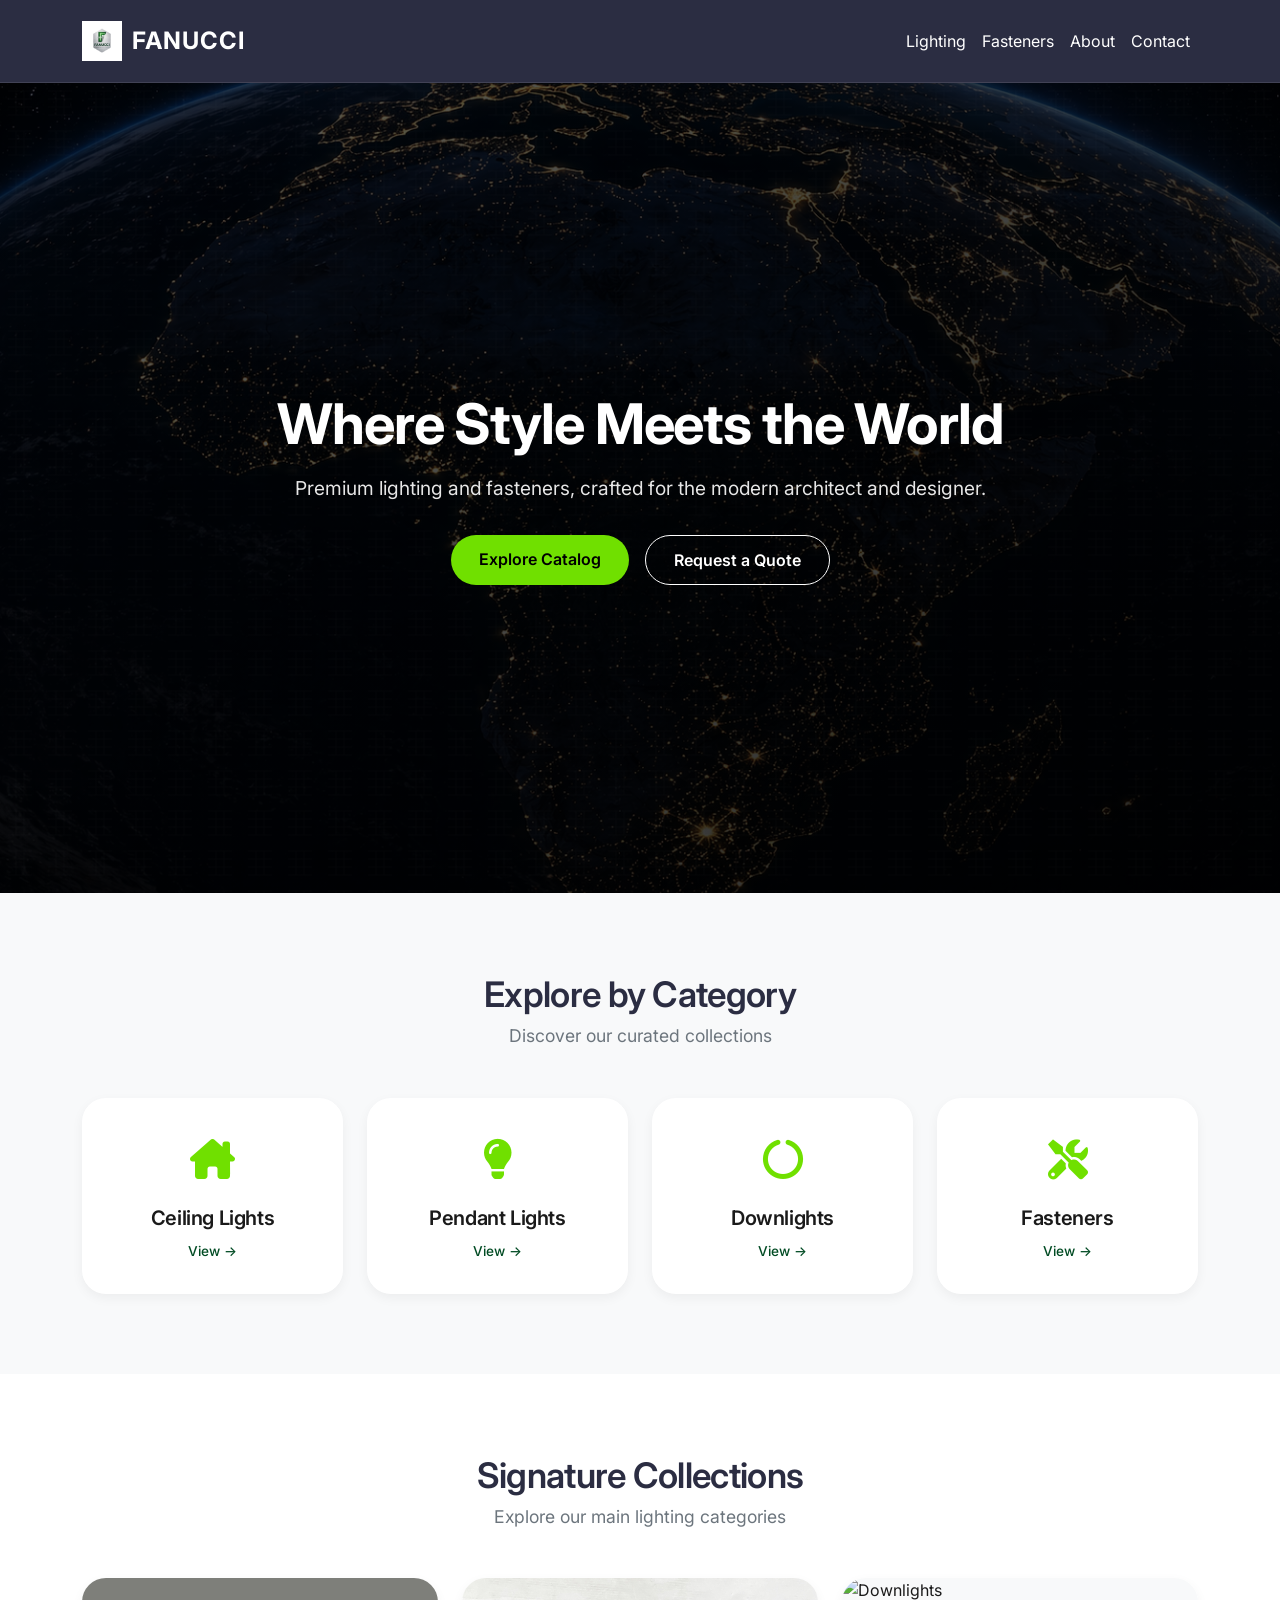
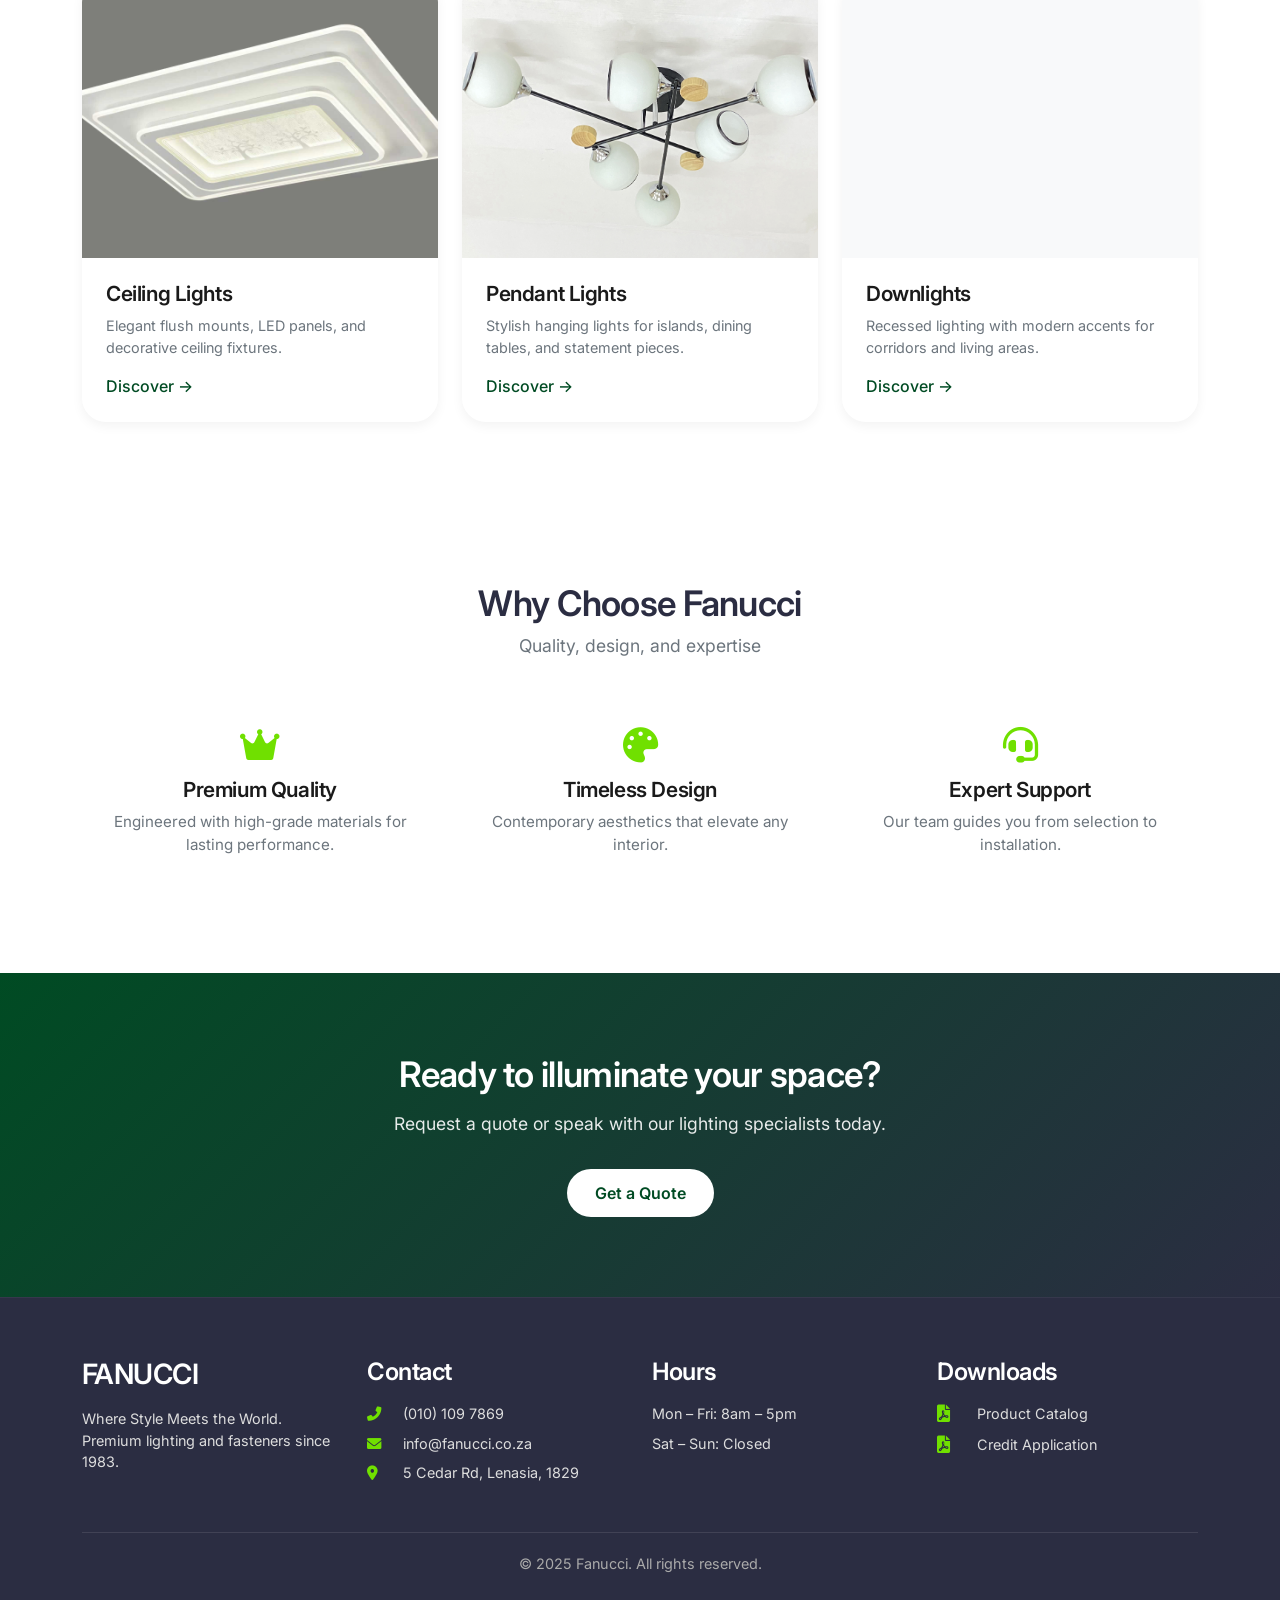
==== commit e7efd74f: "Update index.html" ====
--- a/index.html
+++ b/index.html
@@ -87,7 +87,7 @@
                 <a href="pages/fasteners.html" class="category-card">
                     <div class="icon"><i class="fas fa-tools"></i></div>
                     <h3>Fasteners</h3>
-                    <span>Coming Soon</span>
+                    <span>View →</span>
                 </a>
             </div>
         </div>
@@ -224,4 +224,4 @@
     AOS.init({ duration: 800, once: true, offset: 100 });
 </script>
 </body>
-</html>+</html>
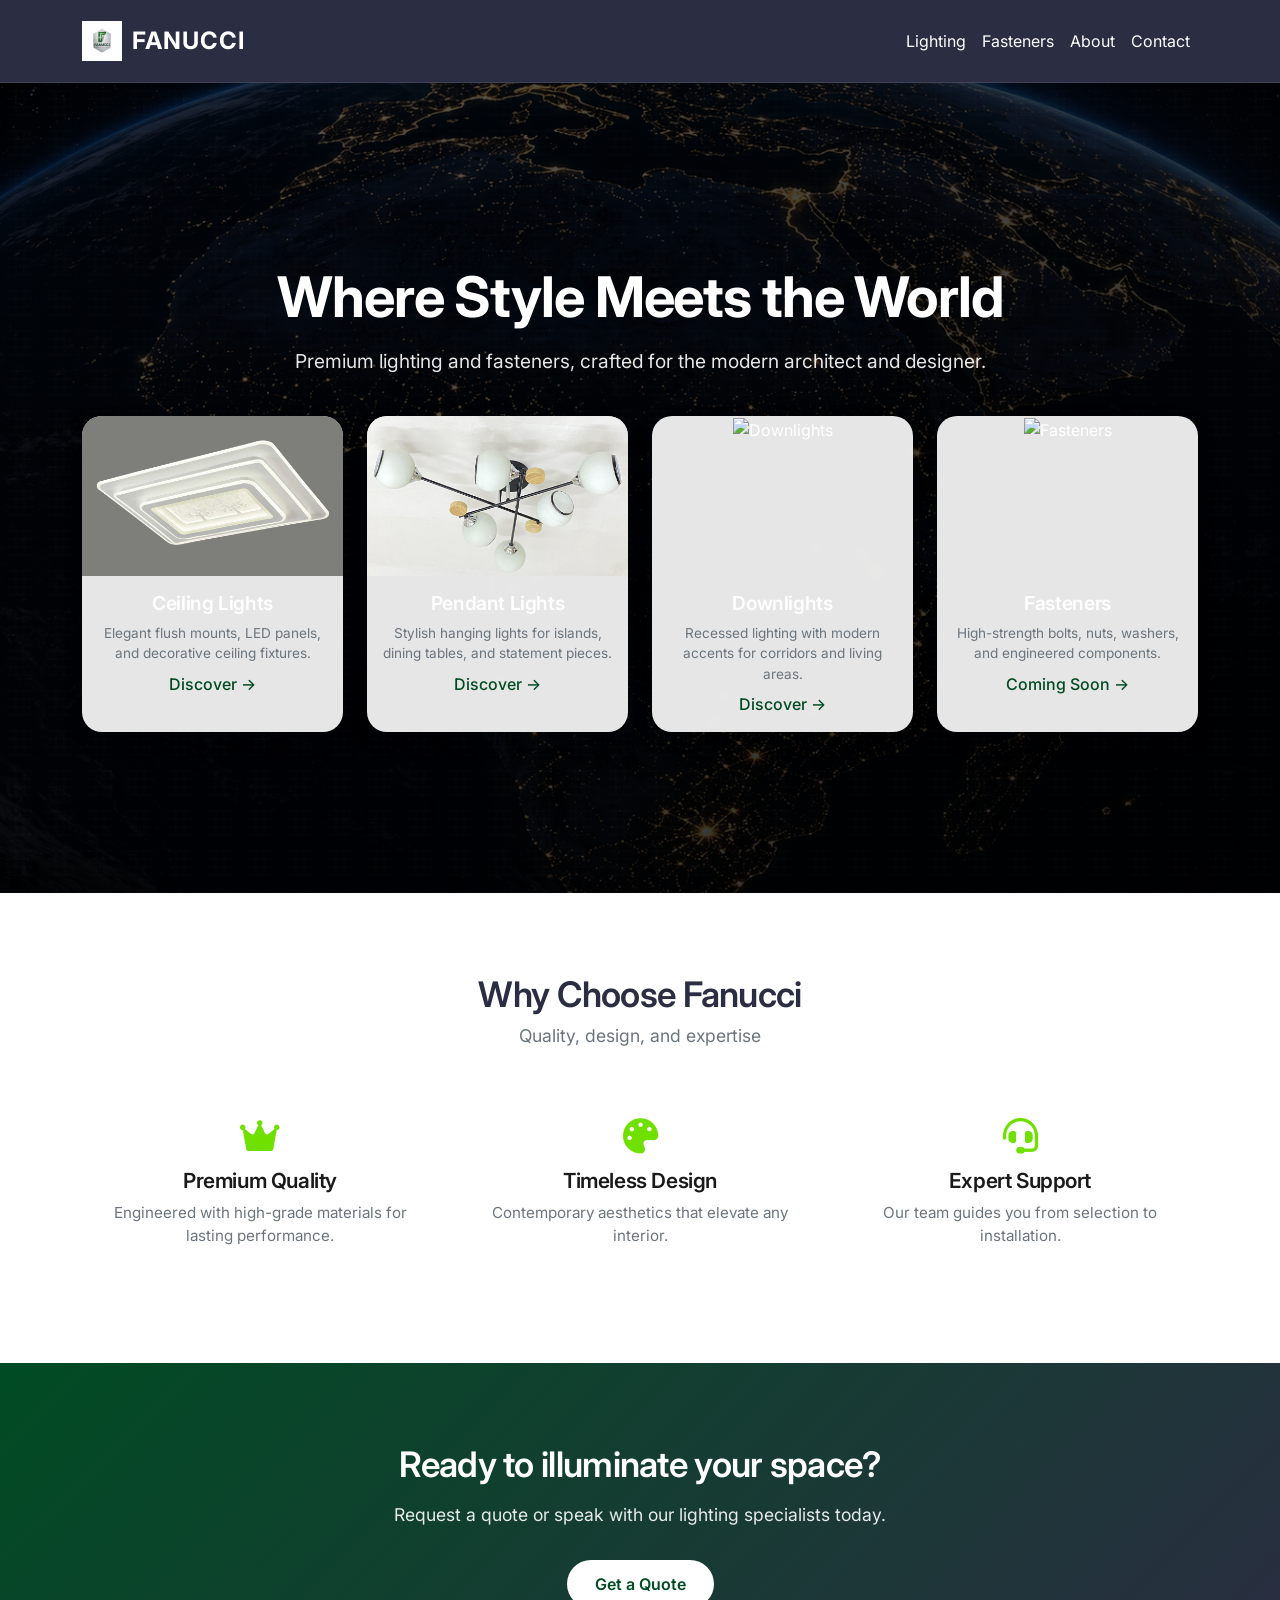
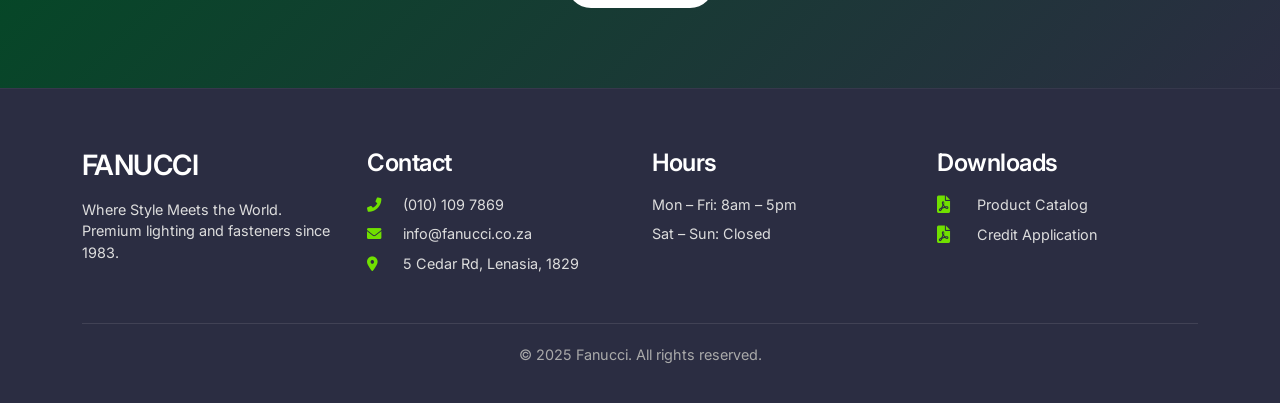
==== commit eb0cb03f: "Update" ====
--- a/index.html
+++ b/index.html
@@ -39,110 +39,68 @@
     </div>
 </nav>
 
-<!-- Hero Section -->
-<section class="hero">
+<!-- Hero Section with integrated category cards (replaces old hero buttons + separate categories) -->
+<section class="hero hero-with-categories">
     <div class="hero-bg"></div>
     <div class="container hero-content">
         <div class="hero-text" data-aos="fade-up" data-aos-duration="1000">
             <h1>Where Style Meets the World</h1>
             <p>Premium lighting and fasteners, crafted for the modern architect and designer.</p>
-            <div class="hero-buttons">
-                <a href="pages/lighting.html" class="btn btn-primary">Explore Catalog</a>
-                <a href="#contact" class="btn btn-outline">Request a Quote</a>
-            </div>
         </div>
-    </div>
-</section>
 
-<!-- Featured Categories -->
-<section class="categories">
-    <div class="container">
-        <div class="section-header" data-aos="fade-up">
-            <h2>Explore by Category</h2>
-            <p>Discover our curated collections</p>
-        </div>
-        <div class="row g-4">
-            <div class="col-md-3 col-6" data-aos="fade-up" data-aos-delay="100">
-                <a href="pages/lighting.html?category=Ceiling%20Lights" class="category-card">
-                    <div class="icon"><i class="fas fa-house-chimney"></i></div>
-                    <h3>Ceiling Lights</h3>
-                    <span>View →</span>
-                </a>
-            </div>
-            <div class="col-md-3 col-6" data-aos="fade-up" data-aos-delay="200">
-                <a href="pages/lighting.html?category=Pendant%20Lights" class="category-card">
-                    <div class="icon"><i class="fas fa-lightbulb"></i></div>
-                    <h3>Pendant Lights</h3>
-                    <span>View →</span>
-                </a>
-            </div>
-            <div class="col-md-3 col-6" data-aos="fade-up" data-aos-delay="300">
-                <a href="pages/lighting.html?category=Downlights" class="category-card">
-                    <div class="icon"><i class="fas fa-circle-notch"></i></div>
-                    <h3>Downlights</h3>
-                    <span>View →</span>
-                </a>
-            </div>
-            <div class="col-md-3 col-6" data-aos="fade-up" data-aos-delay="400">
-                <a href="pages/fasteners.html" class="category-card">
-                    <div class="icon"><i class="fas fa-tools"></i></div>
-                    <h3>Fasteners</h3>
-                    <span>View →</span>
-                </a>
-            </div>
-        </div>
-    </div>
-</section>
-
-<!-- Featured Products (Category Showcase) -->
-<section class="featured">
-    <div class="container">
-        <div class="section-header" data-aos="fade-up">
-            <h2>Signature Collections</h2>
-            <p>Explore our main lighting categories</p>
-        </div>
-        <div class="row g-4">
-            <div class="col-md-4" data-aos="fade-up" data-aos-delay="100">
-                <div class="product-card-featured">
-                    <div class="product-image">
-                        <img src="assets/img/products/lighting/SC2503-1.jpg" alt="Ceiling Lights">
-                    </div>
-                    <div class="product-info">
-                        <h4>Ceiling Lights</h4>
+        <!-- Category Showcase (image-based, directly inside hero) -->
+        <div class="category-showcase" data-aos="fade-up" data-aos-delay="200">
+            <div class="row g-4">
+                <!-- Ceiling Lights -->
+                <div class="col-md-3 col-6">
+                    <a href="pages/lighting.html?category=Ceiling%20Lights" class="category-card-image">
+                        <div class="category-image">
+                            <img src="assets/img/products/lighting/SC2503-1.jpg" alt="Ceiling Lights">
+                        </div>
+                        <h3>Ceiling Lights</h3>
                         <p>Elegant flush mounts, LED panels, and decorative ceiling fixtures.</p>
-                        <a href="pages/lighting.html?category=Ceiling%20Lights" class="link-arrow">Discover →</a>
-                    </div>
+                        <span class="link-arrow">Discover →</span>
+                    </a>
                 </div>
-            </div>
-            <div class="col-md-4" data-aos="fade-up" data-aos-delay="200">
-                <div class="product-card-featured">
-                    <div class="product-image">
-                        <img src="assets/img/products/lighting/SC6963-6.jpg" alt="Pendant Lights">
-                    </div>
-                    <div class="product-info">
-                        <h4>Pendant Lights</h4>
+                <!-- Pendant Lights -->
+                <div class="col-md-3 col-6">
+                    <a href="pages/lighting.html?category=Pendant%20Lights" class="category-card-image">
+                        <div class="category-image">
+                            <img src="assets/img/products/lighting/SC6963-6.jpg" alt="Pendant Lights">
+                        </div>
+                        <h3>Pendant Lights</h3>
                         <p>Stylish hanging lights for islands, dining tables, and statement pieces.</p>
-                        <a href="pages/lighting.html?category=Pendant%20Lights" class="link-arrow">Discover →</a>
-                    </div>
+                        <span class="link-arrow">Discover →</span>
+                    </a>
                 </div>
-            </div>
-            <div class="col-md-4" data-aos="fade-up" data-aos-delay="300">
-                <div class="product-card-featured">
-                    <div class="product-image">
-                        <img src="assets/img/products/lighting/SC8252-D.jpg" alt="Downlights">
-                    </div>
-                    <div class="product-info">
-                        <h4>Downlights</h4>
+                <!-- Downlights -->
+                <div class="col-md-3 col-6">
+                    <a href="pages/lighting.html?category=Downlights" class="category-card-image">
+                        <div class="category-image">
+                            <img src="assets/img/products/lighting/SC8252-D.jpg" alt="Downlights">
+                        </div>
+                        <h3>Downlights</h3>
                         <p>Recessed lighting with modern accents for corridors and living areas.</p>
-                        <a href="pages/lighting.html?category=Downlights" class="link-arrow">Discover →</a>
-                    </div>
+                        <span class="link-arrow">Discover →</span>
+                    </a>
+                </div>
+                <!-- Fasteners -->
+                <div class="col-md-3 col-6">
+                    <a href="pages/fasteners.html" class="category-card-image">
+                        <div class="category-image">
+                            <img src="assets/img/branding/fasteners-placeholder.jpg" alt="Fasteners">
+                        </div>
+                        <h3>Fasteners</h3>
+                        <p>High-strength bolts, nuts, washers, and engineered components.</p>
+                        <span class="link-arrow">Coming Soon →</span>
+                    </a>
                 </div>
             </div>
         </div>
     </div>
 </section>
 
-<!-- Why Choose Us -->
+<!-- Why Choose Us (kept as is) -->
 <section class="why-us">
     <div class="container">
         <div class="section-header" data-aos="fade-up">
@@ -206,10 +164,10 @@
                 <p>Sat – Sun: Closed</p>
             </div>
             <div class="col-md-3">
-    <h4>Downloads</h4>
-    <p><a href="assets/docs/FANUCCI Customer Catalog 1.4.pdf" target="_blank" class="download-link"><i class="fas fa-file-pdf"></i> Product Catalog</a></p>
-    <p><a href="assets/docs/FANUCCI Credit Application.pdf" target="_blank" class="download-link"><i class="fas fa-file-pdf"></i> Credit Application</a></p>
-</div>
+                <h4>Downloads</h4>
+                <p><a href="assets/docs/FANUCCI Customer Catalog 1.4.pdf" target="_blank" class="download-link"><i class="fas fa-file-pdf"></i> Product Catalog</a></p>
+                <p><a href="assets/docs/FANUCCI Credit Application.pdf" target="_blank" class="download-link"><i class="fas fa-file-pdf"></i> Credit Application</a></p>
+            </div>
         </div>
         <div class="footer-bottom">
             <p>&copy; 2025 Fanucci. All rights reserved.</p>
@@ -224,4 +182,4 @@
     AOS.init({ duration: 800, once: true, offset: 100 });
 </script>
 </body>
-</html>
+</html>
--- a/css/styles.css
+++ b/css/styles.css
@@ -932,4 +932,80 @@
     .fastener-category-card {
         padding: 20px 12px;
     }
+}
+
+/* ===== HOMEPAGE HERO WITH CATEGORY CARDS ===== */
+.hero-with-categories {
+    min-height: auto;
+    padding: 80px 0 60px;
+}
+.hero-with-categories .category-showcase {
+    margin-top: 40px;
+}
+.hero-with-categories .category-card-image {
+    background: rgba(255, 255, 255, 0.9);
+    backdrop-filter: blur(4px);
+    border-radius: 20px;
+    transition: var(--transition);
+    box-shadow: 0 8px 20px rgba(0, 0, 0, 0.15);
+    overflow: hidden;
+    display: block;
+    text-decoration: none;
+    color: inherit;
+    height: 100%;
+}
+.hero-with-categories .category-card-image:hover {
+    transform: translateY(-8px);
+    background: white;
+    box-shadow: 0 15px 30px rgba(0, 0, 0, 0.2);
+}
+.hero-with-categories .category-image {
+    width: 100%;
+    height: 160px;
+    overflow: hidden;
+}
+.hero-with-categories .category-image img {
+    width: 100%;
+    height: 100%;
+    object-fit: cover;
+    transition: transform 0.6s ease;
+}
+.hero-with-categories .category-card-image:hover .category-image img {
+    transform: scale(1.05);
+}
+.hero-with-categories .category-card-image h3 {
+    font-size: 1.2rem;
+    margin: 1rem 1rem 0.5rem;
+    font-weight: 600;
+}
+.hero-with-categories .category-card-image p {
+    font-size: 0.85rem;
+    color: var(--gray);
+    margin: 0 1rem 0.5rem;
+}
+.hero-with-categories .link-arrow {
+    display: inline-block;
+    margin: 0 1rem 1rem;
+    font-weight: 500;
+    color: var(--primary);
+}
+.hero-with-categories .link-arrow:hover {
+    color: var(--accent);
+}
+@media (max-width: 768px) {
+    .hero-with-categories .category-image {
+        height: 120px;
+    }
+    .hero-with-categories .category-card-image h3 {
+        font-size: 1rem;
+        margin: 0.75rem 0.75rem 0.25rem;
+    }
+    .hero-with-categories .category-card-image p {
+        font-size: 0.75rem;
+        margin: 0 0.75rem 0.5rem;
+    }
+    .hero-with-categories .link-arrow {
+        margin: 0 0.75rem 0.75rem;
+        font-size: 0.85rem;
+    }
 }
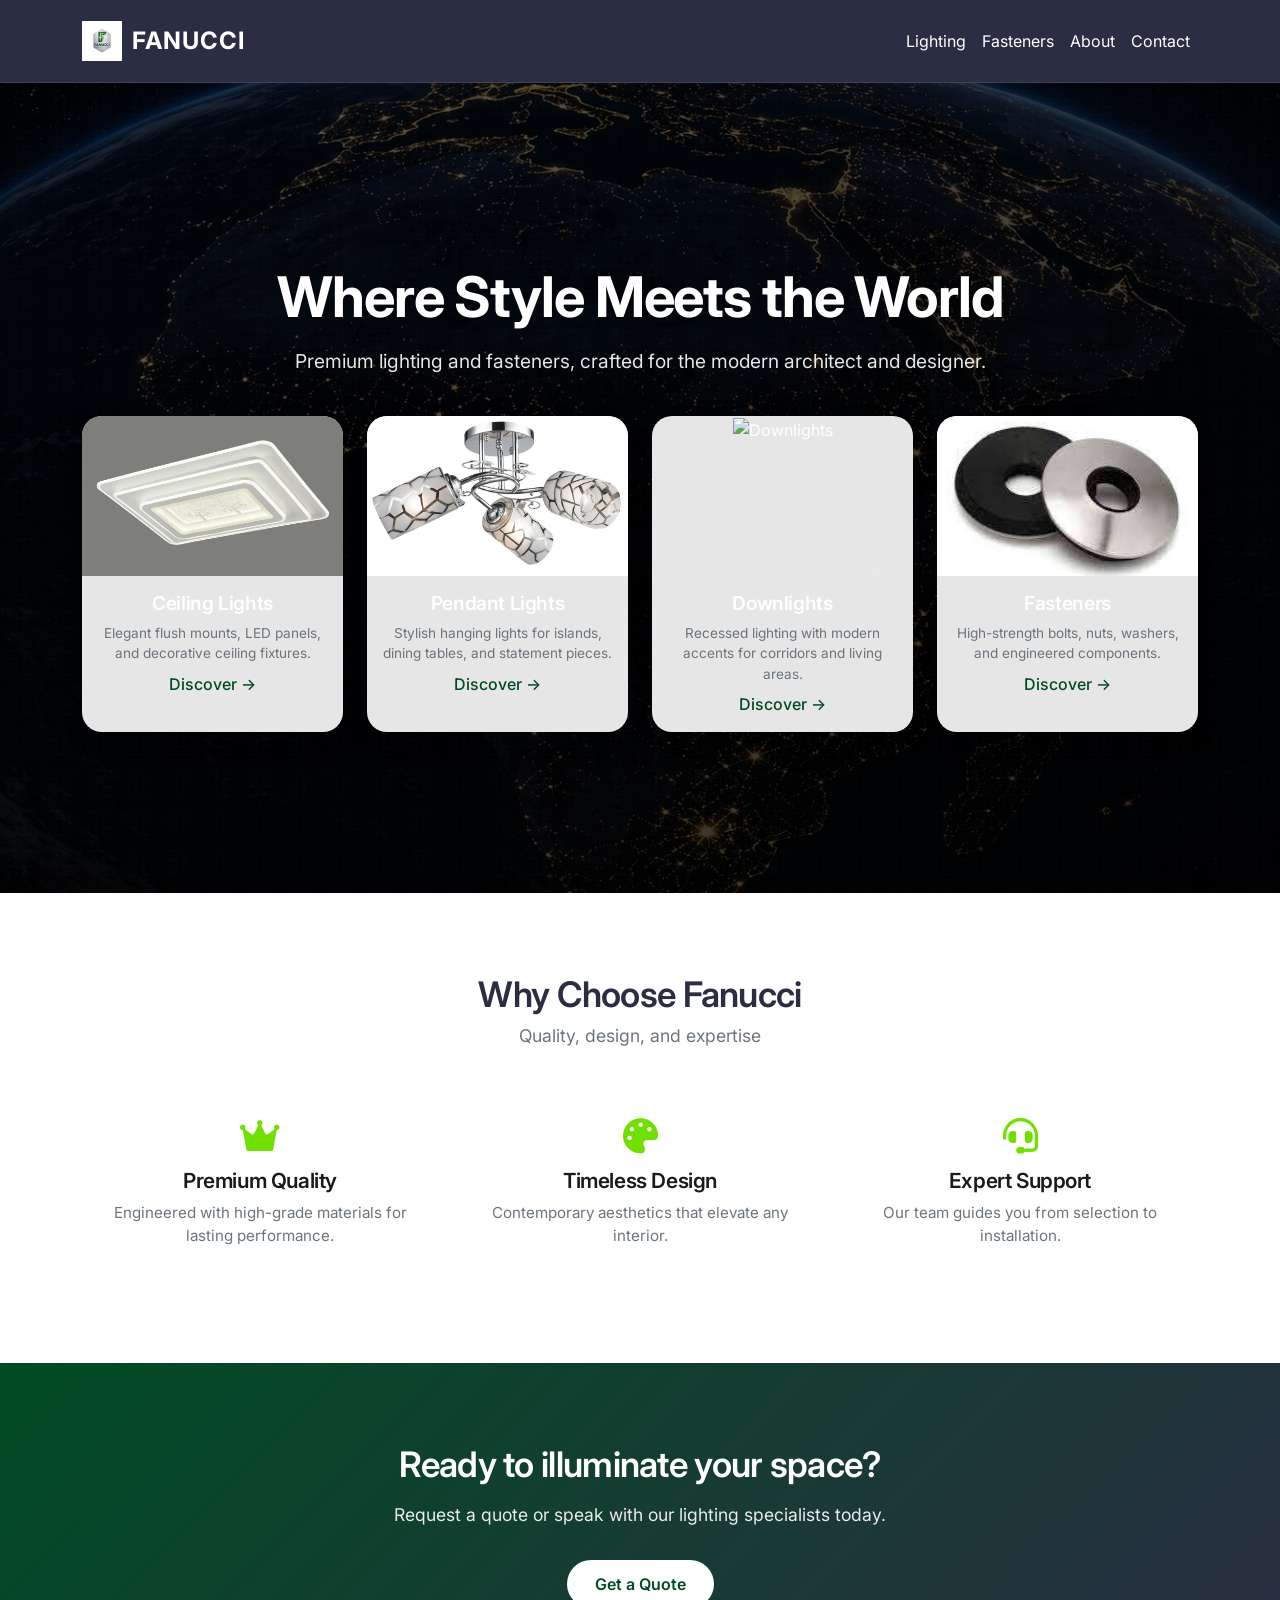
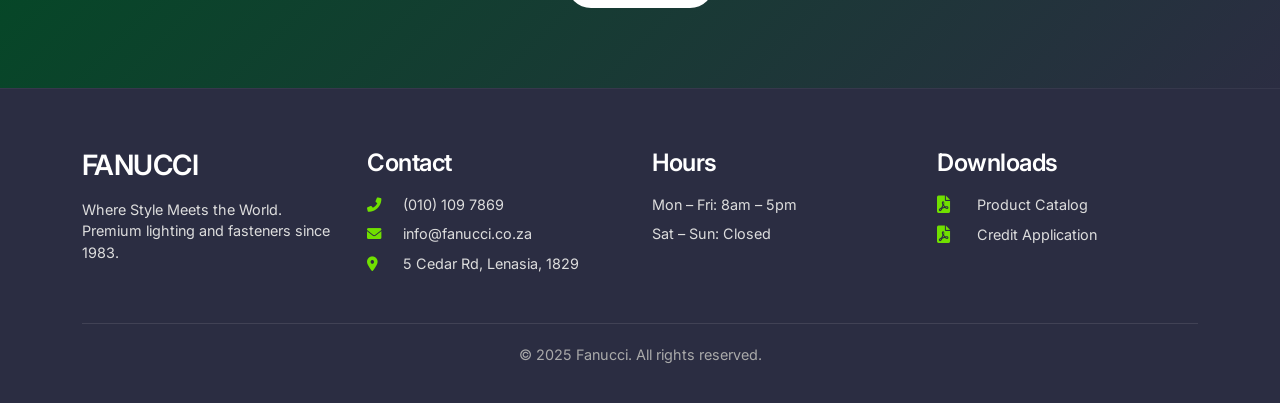
==== commit 9956b5fa: "Update index.html" ====
--- a/index.html
+++ b/index.html
@@ -66,7 +66,7 @@
                 <div class="col-md-3 col-6">
                     <a href="pages/lighting.html?category=Pendant%20Lights" class="category-card-image">
                         <div class="category-image">
-                            <img src="assets/img/products/lighting/SC6963-6.jpg" alt="Pendant Lights">
+                            <img src="assets/img/products/lighting/8140-3CH.jpg" alt="Pendant Lights">
                         </div>
                         <h3>Pendant Lights</h3>
                         <p>Stylish hanging lights for islands, dining tables, and statement pieces.</p>
@@ -88,11 +88,11 @@
                 <div class="col-md-3 col-6">
                     <a href="pages/fasteners.html" class="category-card-image">
                         <div class="category-image">
-                            <img src="assets/img/branding/fasteners-placeholder.jpg" alt="Fasteners">
+                            <img src="assets/img/products/fasteners/Bonded Washer.jpg" alt="Fasteners">
                         </div>
                         <h3>Fasteners</h3>
                         <p>High-strength bolts, nuts, washers, and engineered components.</p>
-                        <span class="link-arrow">Coming Soon →</span>
+                        <span class="link-arrow">Discover →</span>
                     </a>
                 </div>
             </div>
@@ -182,4 +182,4 @@
     AOS.init({ duration: 800, once: true, offset: 100 });
 </script>
 </body>
-</html>+</html>
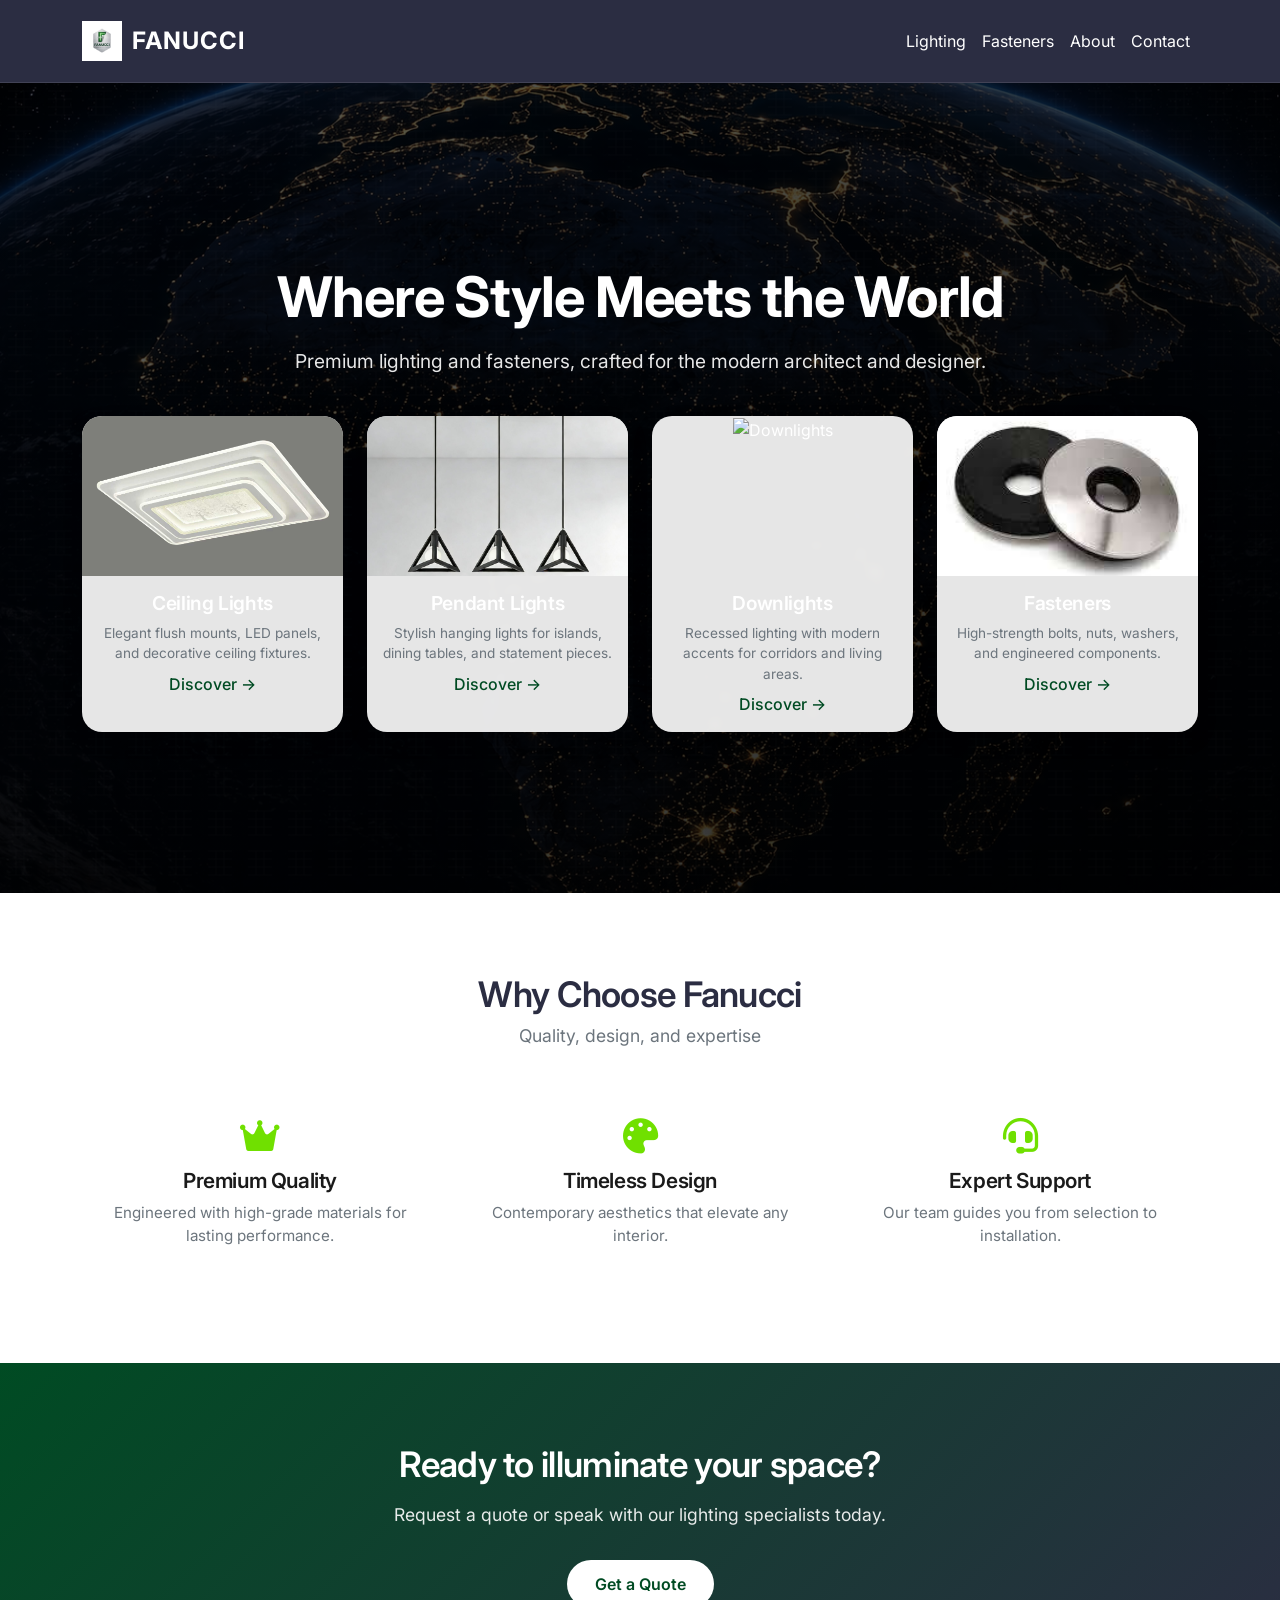
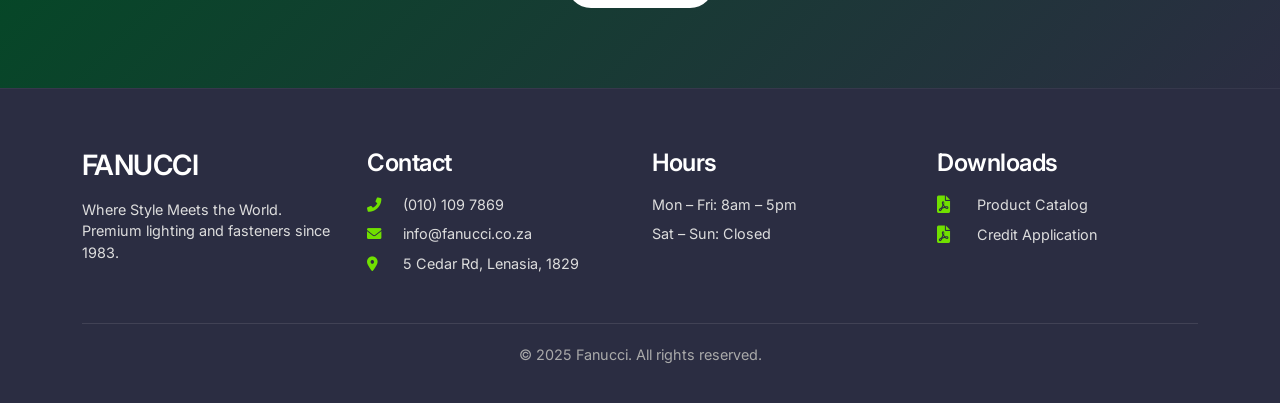
==== commit e6bacb7b: "Update index.html" ====
--- a/index.html
+++ b/index.html
@@ -66,7 +66,7 @@
                 <div class="col-md-3 col-6">
                     <a href="pages/lighting.html?category=Pendant%20Lights" class="category-card-image">
                         <div class="category-image">
-                            <img src="assets/img/products/lighting/8140-3CH.jpg" alt="Pendant Lights">
+                            <img src="assets/img/products/lighting/8001-8076L.jpg" alt="Pendant Lights">
                         </div>
                         <h3>Pendant Lights</h3>
                         <p>Stylish hanging lights for islands, dining tables, and statement pieces.</p>
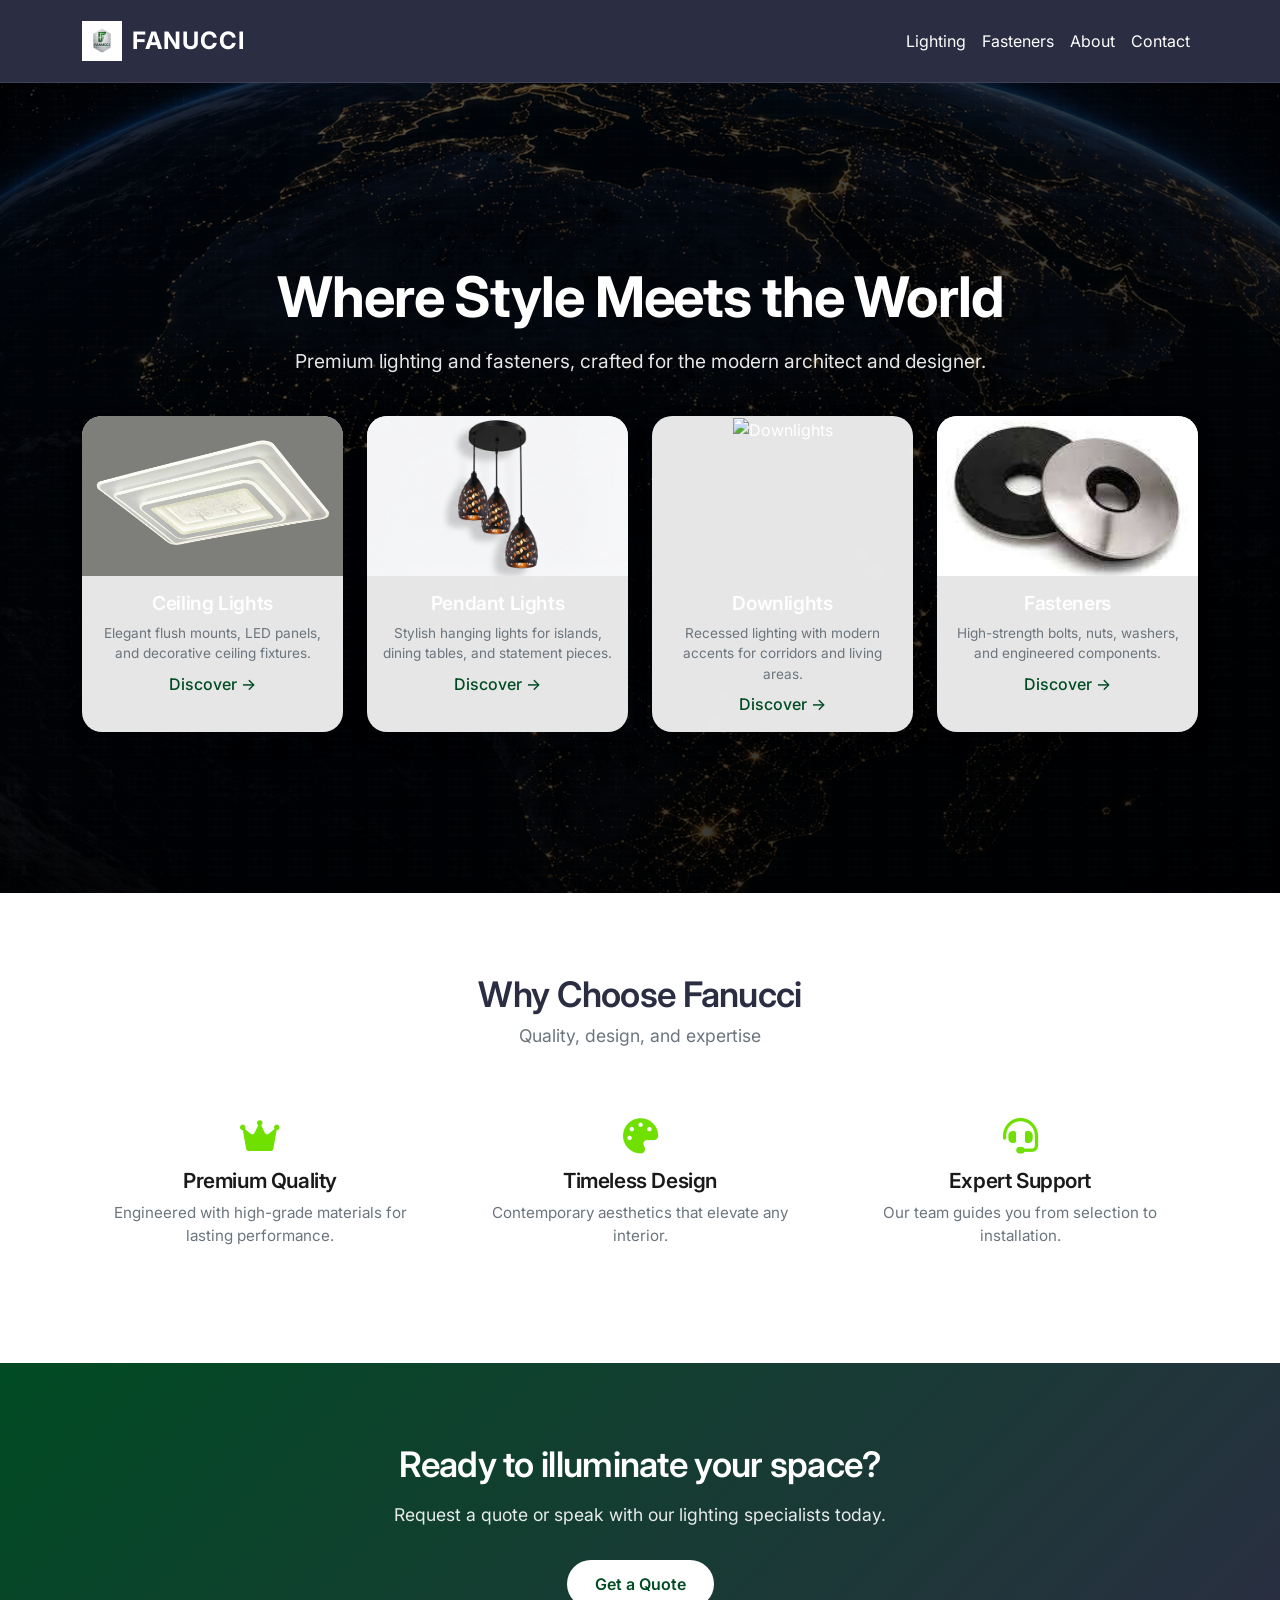
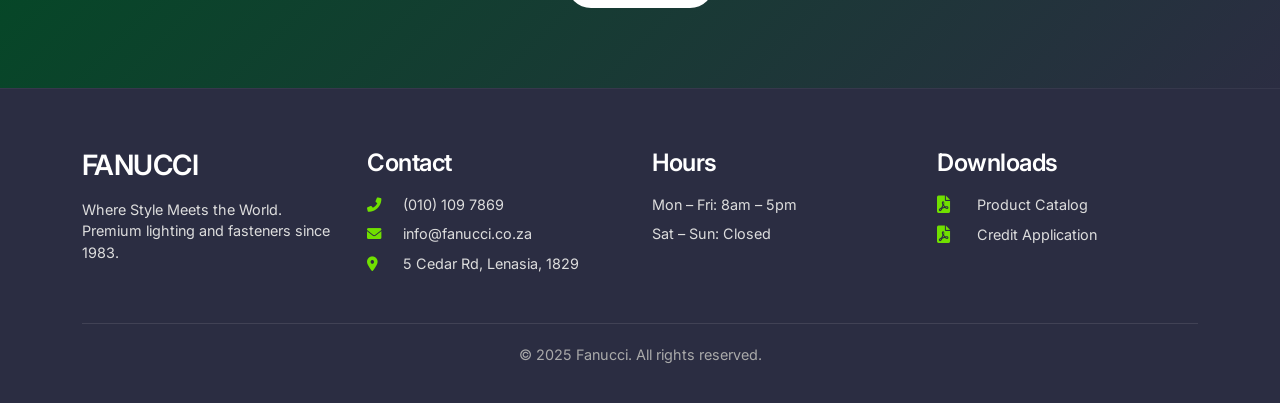
==== commit defffbcb: "Update index.html" ====
--- a/index.html
+++ b/index.html
@@ -66,7 +66,7 @@
                 <div class="col-md-3 col-6">
                     <a href="pages/lighting.html?category=Pendant%20Lights" class="category-card-image">
                         <div class="category-image">
-                            <img src="assets/img/products/lighting/8001-8076L.jpg" alt="Pendant Lights">
+                            <img src="assets/img/products/lighting/Gemini_Generated_Image_6zefkn6zefkn6zef.png" alt="Pendant Lights">
                         </div>
                         <h3>Pendant Lights</h3>
                         <p>Stylish hanging lights for islands, dining tables, and statement pieces.</p>
